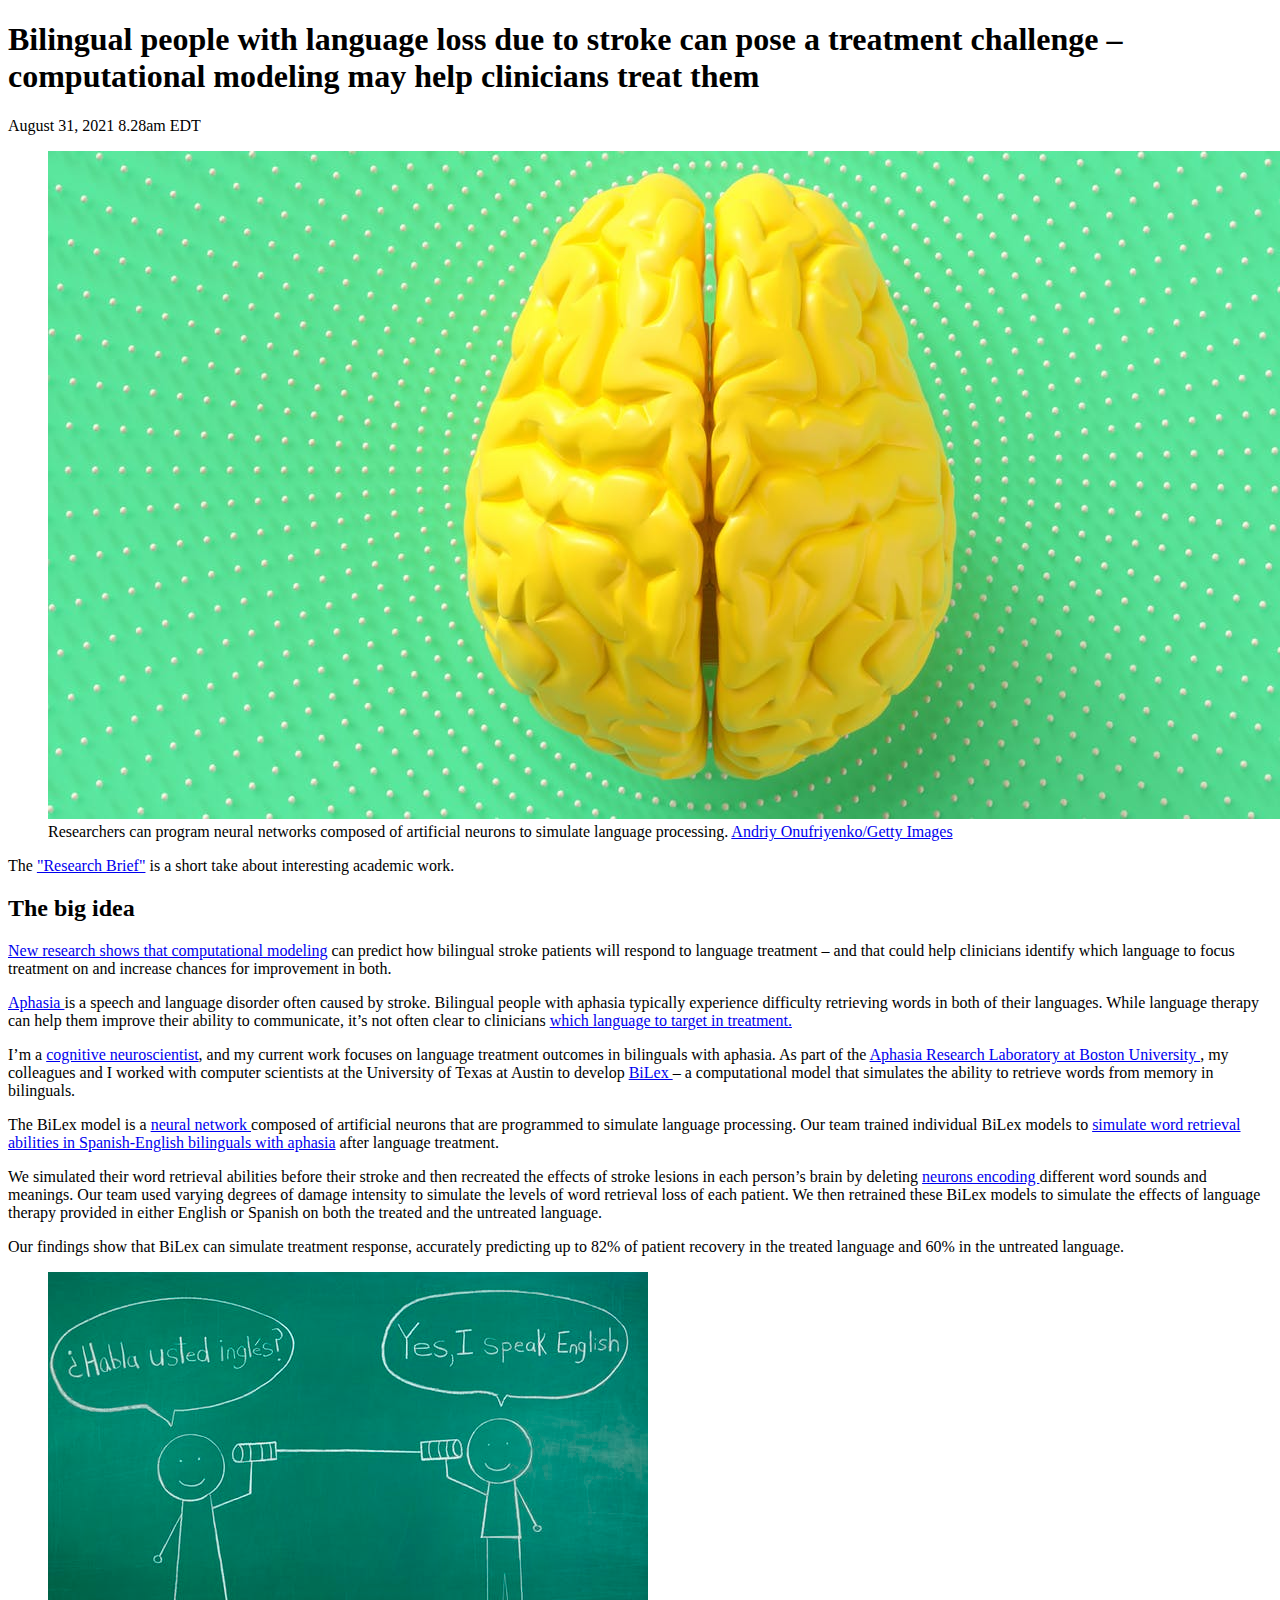
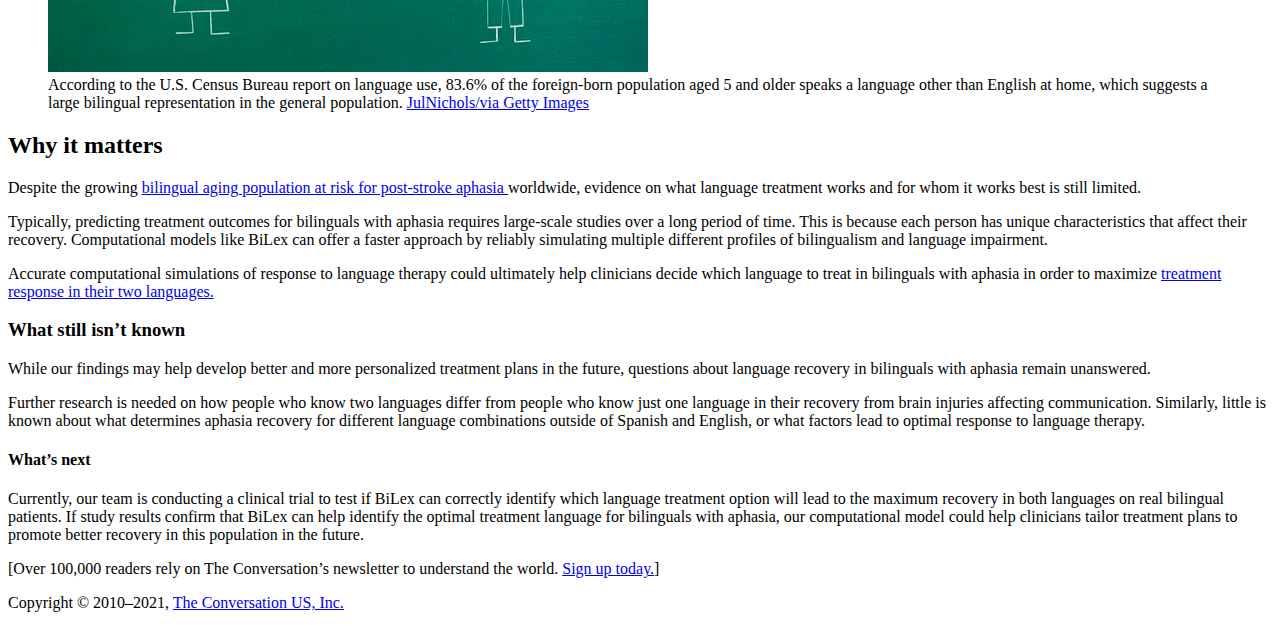
==== index.html @ ec56a28f "correction just the notice, not the newspaper web" ====
<!DOCTYPE html>
<html lang="en">

<head>
    <meta charset="UTF-8">
    <meta http-equiv="X-UA-Compatible" content="IE=edge">
    <meta name="viewport" content="width=device-width, initial-scale=1.0">
    <title>Bilingual people with language loss due to stroke can pose a treatment challenge – computational modeling may
        help clinicians treat them</title>
</head>

<body>
    <header>
        <div>
            <h1>Bilingual people with language loss due to stroke can pose a treatment challenge – computational
                modeling may help clinicians treat them</h1>
            August 31, 2021 8.28am EDT
            <figure>
                <img src="imagenes/file-20210810-21-9b77fs.jpg" alt=brain>
                <figcaption>Researchers can program neural networks composed of artificial neurons to simulate language
                    processing.
                    <a class="source"
                        href="https://www.gettyimages.com.mx/detail/foto/artificial-intelligence-brain-imagen-libre-de-derechos/1256860085?adppopup=true">Andriy
                        Onufriyenko/Getty Images</a>
                </figcaption>
            </figure>
        </div>
    </header>
    <section>
        <div>
            <p>The <a href=https://theconversation.com/us/topics/research-brief-83231>"Research Brief"</a> is a short
                take about interesting academic work.
            </p>
        </div>
    </section>
    <article>
        <div>
            <h2>The big idea</h2>
            <p>
                <a href=https://www.nature.com/articles/s41598-021-89443-6>New research shows that computational
                    modeling</a> can predict how bilingual stroke patients will respond to language treatment – and that
                could help clinicians identify which language to focus treatment on and increase chances for improvement
                in both.
            </p>
            <p>
                <a href=https://n.neurology.org/content/69/2/200>Aphasia </a>is a speech and language disorder often
                caused by stroke. Bilingual people with aphasia typically experience difficulty retrieving words in both
                of their languages. While language therapy can help them improve their ability to communicate, it’s not
                often clear to clinicians <a href=https://www.mdpi.com/2076-328X/10/9/144> which language to target in
                    treatment.</a>
            </p>
            <p>
                I’m a <a href=https://scholar.google.com/citations?user=mexG-2kAAAAJ&hl=en&oi=ao>cognitive
                    neuroscientist</a>, and my current work focuses on language treatment outcomes in bilinguals with
                aphasia. As part of the <a href=https://www.nature.com/articles/s41598-021-89443-6>Aphasia Research
                    Laboratory at Boston University </a>, my colleagues and I worked with computer scientists at the
                University of Texas at Austin to develop <a
                    href=https://www.nature.com/articles/s41598-021-89443-6> BiLex </a>– a <a>computational model</a>
                that simulates the ability to retrieve words from memory in bilinguals.
            </p>
            <p>
                The BiLex model is a <a
                    href=https://theconversation.com/what-is-a-neural-network-a-computer-scientist-explains-151897>neural
                    network </a> composed of artificial neurons that are programmed to simulate language processing. Our
                team trained individual BiLex models to <a
                    href=https://www.nature.com/articles/s41598-021-89443-6>simulate word retrieval abilities in
                    Spanish-English bilinguals with aphasia</a> after language treatment.
            </p>
            <p>
                We simulated their word retrieval abilities before their stroke and then recreated the effects of stroke
                lesions in each person’s brain by deleting <a
                    href=https://www.sciencedirect.com/science/article/pii/S030100821100147X?via%3Dihub>neurons encoding
                </a>different word sounds and meanings. Our team used varying degrees of damage intensity to simulate
                the levels of word retrieval loss of each patient. We then retrained these BiLex models to simulate the
                effects of language therapy provided in either English or Spanish on both the treated and the untreated
                language.
            </p>
            <p>
                Our findings show that BiLex can simulate treatment response, accurately predicting up to 82% of patient
                recovery in the treated language and 60% in the untreated language.
            </p>
        </div>
        <figure>
            <img src="imagenes/file-20210803-27-fbk3ii.jpg" alt="adrawingongreenboard.differentslanguages">
            <figcaption>
                According to the U.S. Census Bureau report on language use, 83.6% of the foreign-born population aged 5
                and older speaks a language other than English at home, which suggests a large bilingual representation
                in the general population. <a
                    href=https://www.gettyimages.com.mx/detail/foto/tin-can-phone-spanish-and-english-imagen-libre-de-derechos/157561203?adppopup=true>
                    JulNichols/via Getty Images</a>
            </figcaption>
        </figure>
        <div>
            <h2> Why it matters</h2>
            <p>
                Despite the growing <a
                    href=https://theconversation.com/bilingual-people-with-language-loss-due-to-stroke-can-pose-a-treatment-challenge-computational-modeling-may-help-clinicians-treat-them-164219>bilingual
                    aging population at risk for post-stroke aphasia </a>worldwide, evidence on what language treatment
                works and for whom it works best is still limited.
            </p>
            <p>
                Typically, predicting treatment outcomes for bilinguals with aphasia requires large-scale studies over a
                long period of time. This is because each person has unique characteristics that affect their recovery.
                Computational models like BiLex can offer a faster approach by reliably simulating multiple different
                profiles of bilingualism and language impairment.
            </p>
            <p>
                Accurate computational simulations of response to language therapy could ultimately help clinicians
                decide which language to treat in bilinguals with aphasia in order to maximize <a
                    href=https://pubs.asha.org/doi/10.1044/1058-0360%282013/12-0085%29>treatment response in their two
                    languages.</a>
            </p>
        </div>
        <div>
            <h3> What still isn’t known</h3>

            <p>
                While our findings may help develop better and more personalized treatment plans in the future,
                questions about language recovery in bilinguals with aphasia remain unanswered.
            </p>
            <p>
                Further research is needed on how people who know two languages differ from people who know just one
                language in their recovery from brain injuries affecting communication. Similarly, little is known about
                what determines aphasia recovery for different language combinations outside of Spanish and English, or
                what factors lead to optimal response to language therapy.
            </p>
        </div>
        <div>
            <h4>What’s next</h4>
            <p>
                Currently, our team is conducting a clinical trial to test if BiLex can correctly identify which
                language treatment option will lead to the maximum recovery in both languages on real bilingual
                patients. If study results confirm that BiLex can help identify the optimal treatment language for
                bilinguals with aphasia, our computational model could help clinicians tailor treatment plans to promote
                better recovery in this population in the future.
            </p>
        </div>
    </article>
    <footer>
        <p>
            [Over 100,000 readers rely on The Conversation’s newsletter to understand the world. <a
                href=https://theconversation.com/us/newsletters/the-daily-3?utm_source=TCUS&utm_medium=inline-link&utm_campaign=newsletter-text&utm_content=100Ksignup>Sign
                up today.</a>]
        </p>
         <p>
             Copyright © 2010–2021, <a href=https://theconversation.com/us/who-we-are>The Conversation US,
                        Inc.</a>
         </p>
    </footer>
</body>
</html>
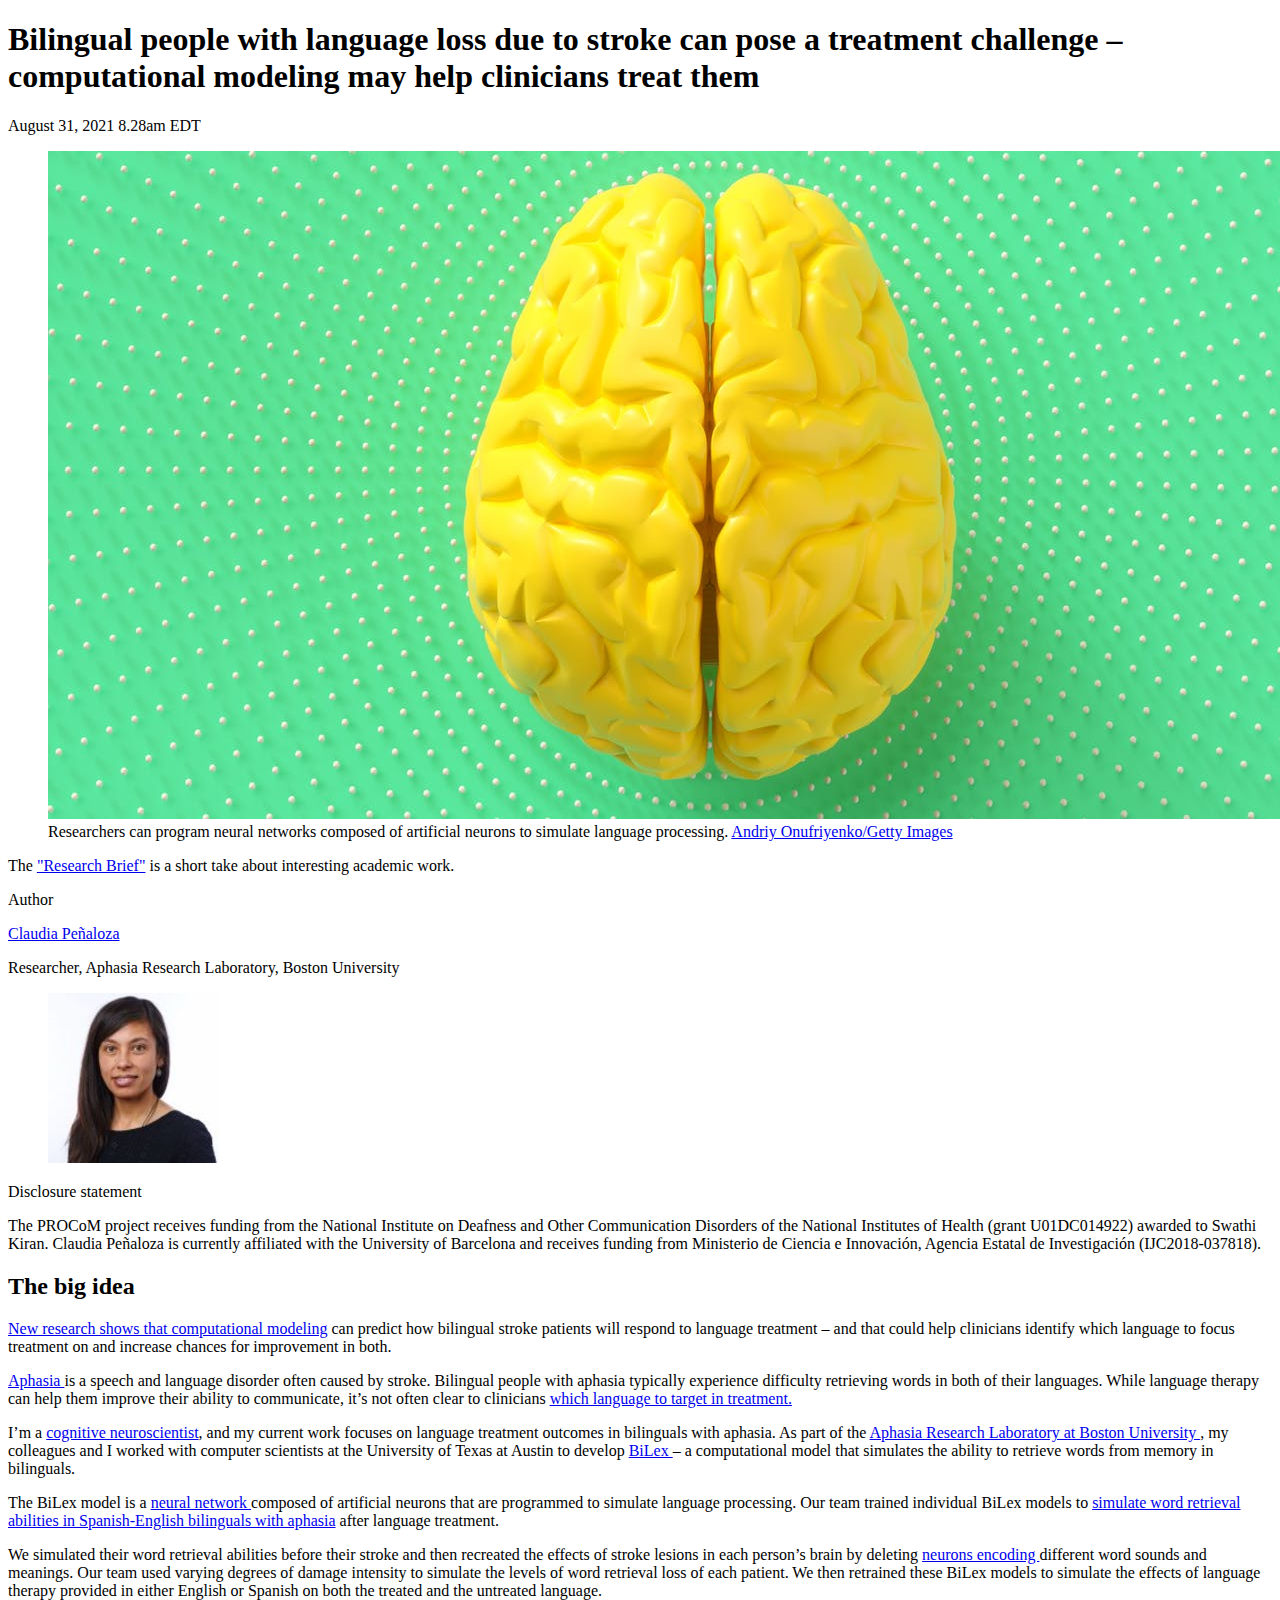
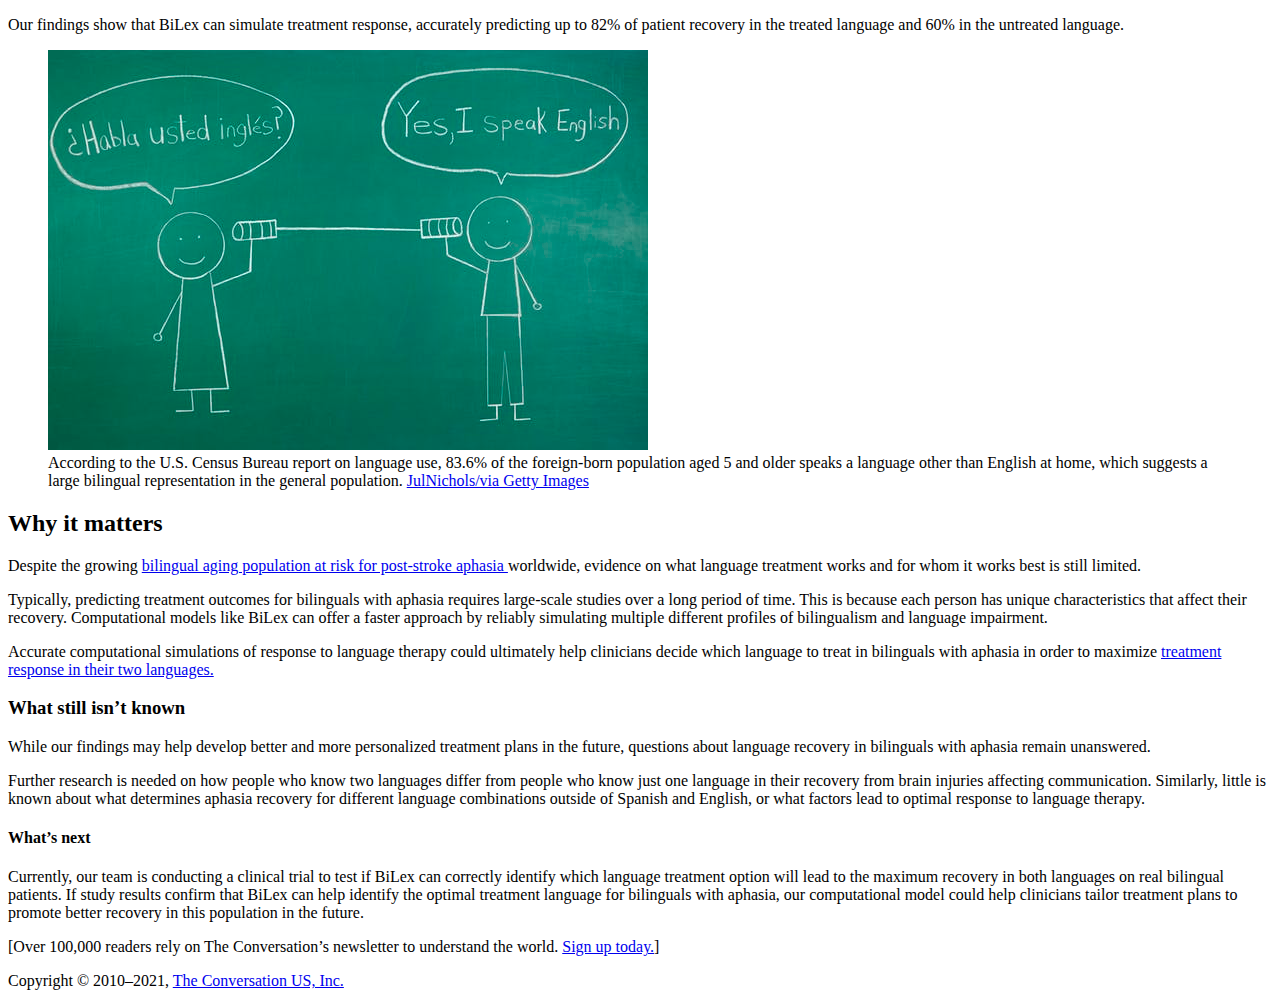
==== commit 5fb204f7: "include aside author" ====
--- a/index.html
+++ b/index.html
@@ -8,7 +8,6 @@
     <title>Bilingual people with language loss due to stroke can pose a treatment challenge – computational modeling may
         help clinicians treat them</title>
 </head>
-
 <body>
     <header>
         <div>
@@ -33,6 +32,22 @@
             </p>
         </div>
     </section>
+    <aside>
+       <p>Author</p> 
+       <a href="https://theconversation.com/profiles/claudia-penaloza-1248897">Claudia Peñaloza</a> 
+       <p>Researcher, Aphasia Research Laboratory, Boston University </p>
+       <figure>
+           <img src="imagenes/image-20210708-21-x8wir4.jpg" alt=photograph-author>
+       </figure>
+    </aside>
+    <aside>
+        <p> Disclosure statement </p>
+        <p>The PROCoM project receives funding from the National Institute on Deafness and Other Communication Disorders
+           of the National Institutes of Health (grant U01DC014922) awarded to Swathi Kiran. Claudia Peñaloza is currently
+           affiliated with the University of Barcelona and receives funding from Ministerio de Ciencia e Innovación, 
+           Agencia Estatal de Investigación (IJC2018-037818).
+        </p>
+    </aside>
     <article>
         <div>
             <h2>The big idea</h2>
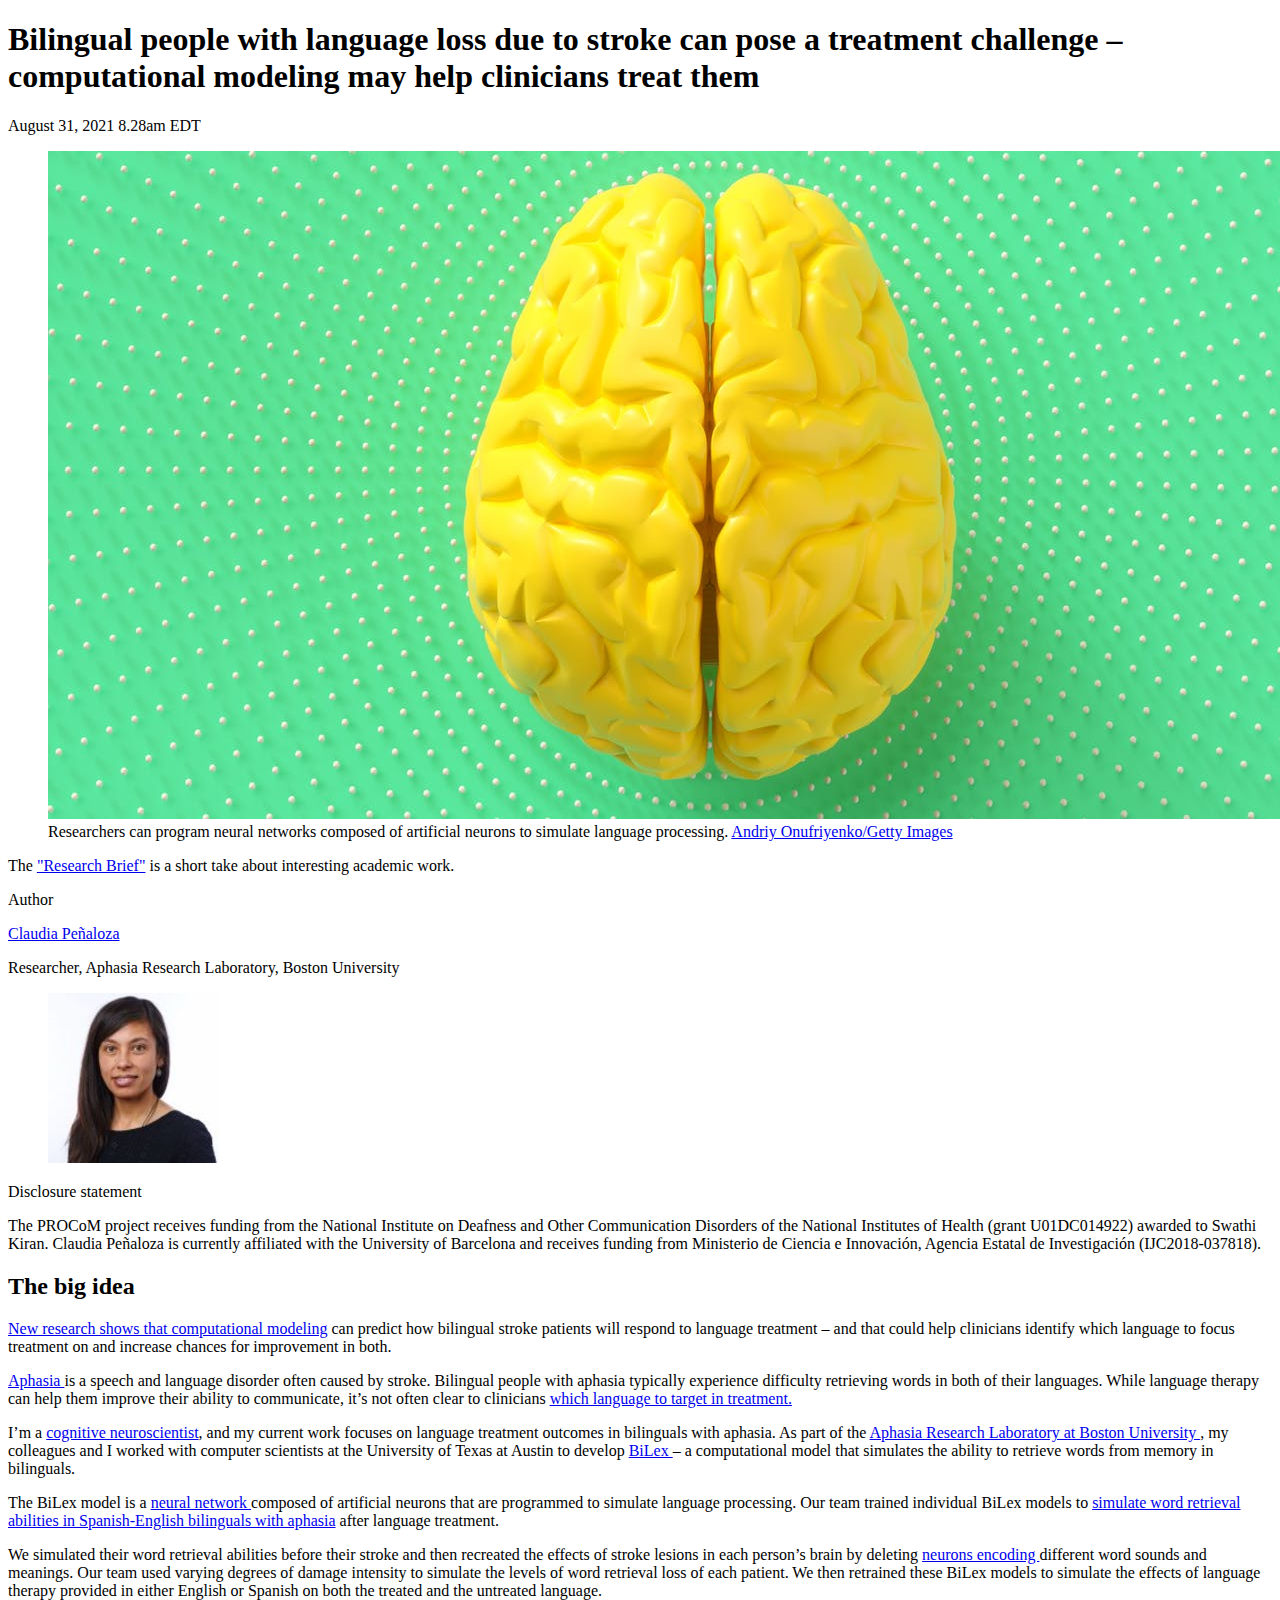
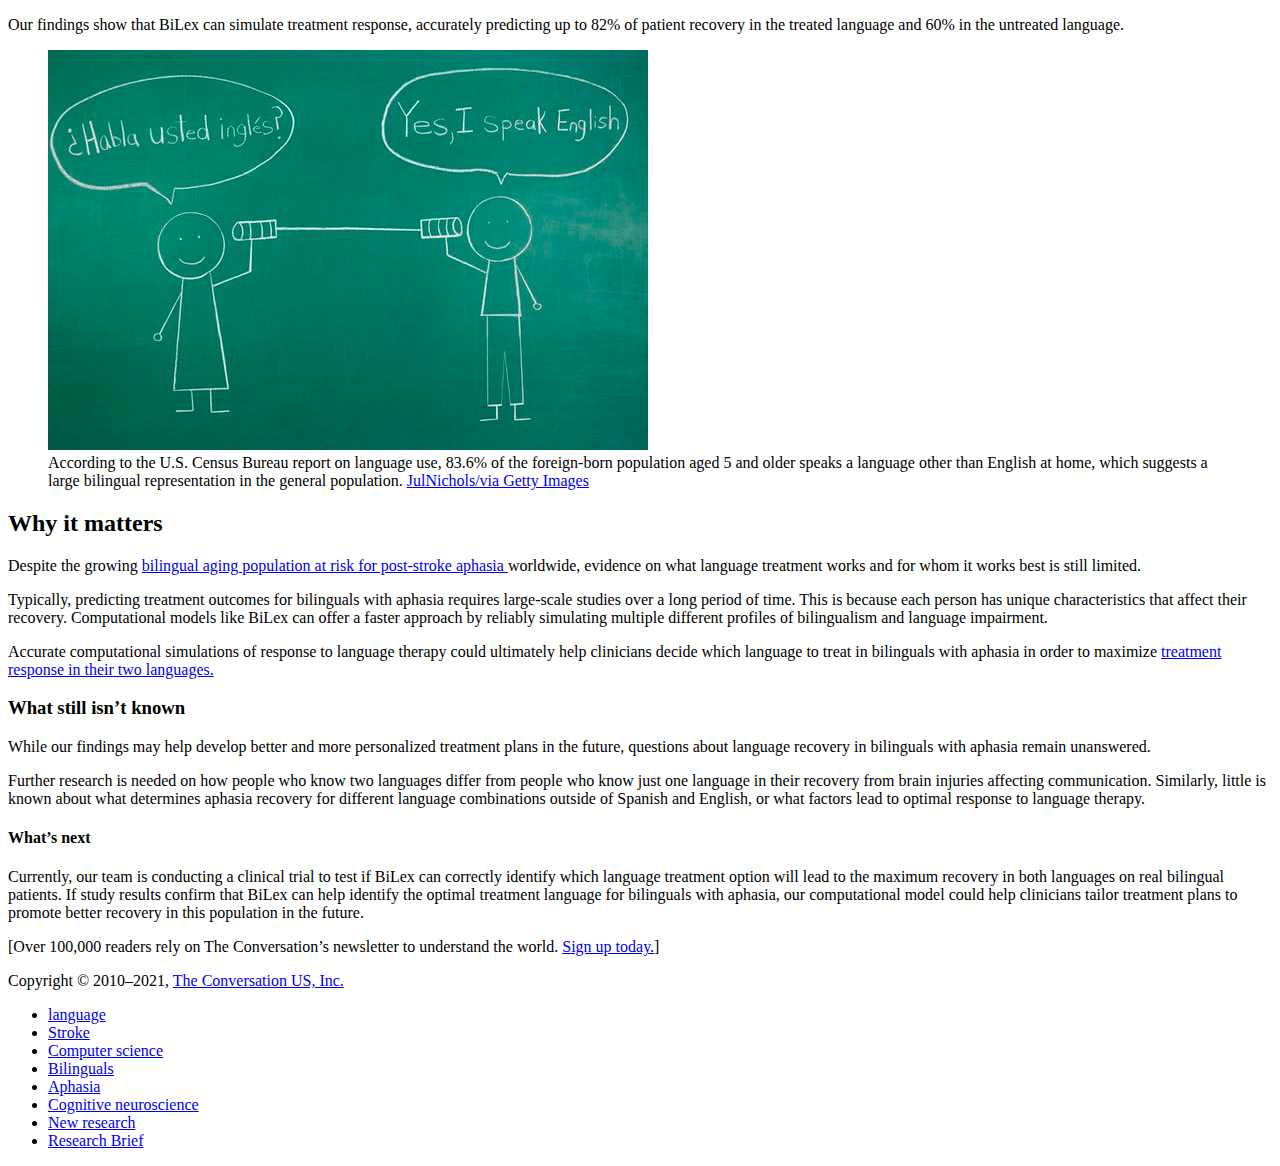
==== commit b5b4898c: "include aside of keywords" ====
--- a/index.html
+++ b/index.html
@@ -162,5 +162,20 @@
                         Inc.</a>
          </p>
     </footer>
+    <aside>
+        <div>
+            <ul>
+                <li><a href=https://theconversation.com/us/topics/language-197> language </a></li>
+                <li> <a href=https://theconversation.com/us/topics/stroke-891>Stroke </a></li>
+                <li><a href=https://theconversation.com/us/topics/computer-science-6612>Computer science</a></li>
+                <li><a href=https://theconversation.com/us/topics/bilinguals-19344> Bilinguals</a></li>
+                <li><a href=https://theconversation.com/us/topics/aphasia-22940>Aphasia </a></li>
+                <li><a href=https://theconversation.com/us/topics/cognitive-neuroscience-51190>Cognitive
+                        neuroscience</a></li>
+                <li> <a href=https://theconversation.com/us/topics/new-research-53456> New research</a></li>
+                <li><a href=https://theconversation.com/us/topics/research-brief-83231>Research Brief</a></li>
+            </ul>
+        </div>
+    </aside>
 </body>
 </html>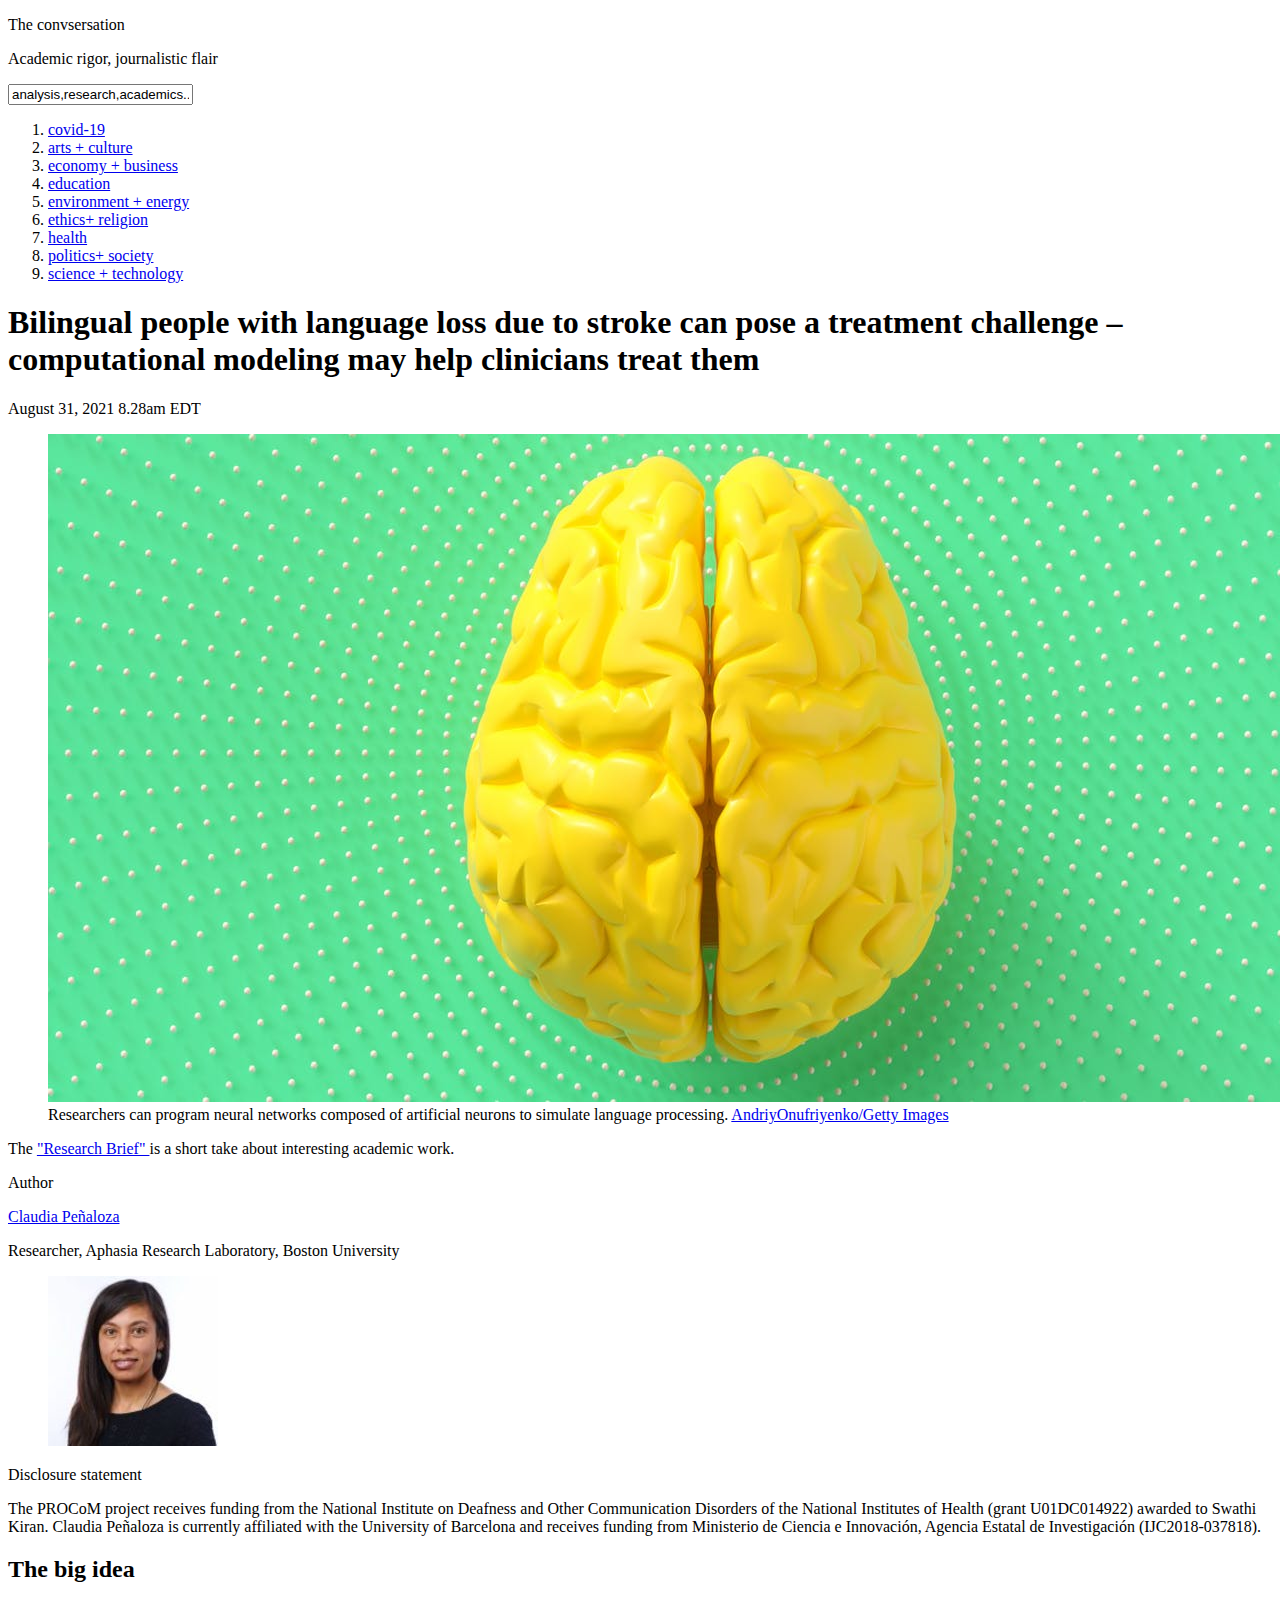
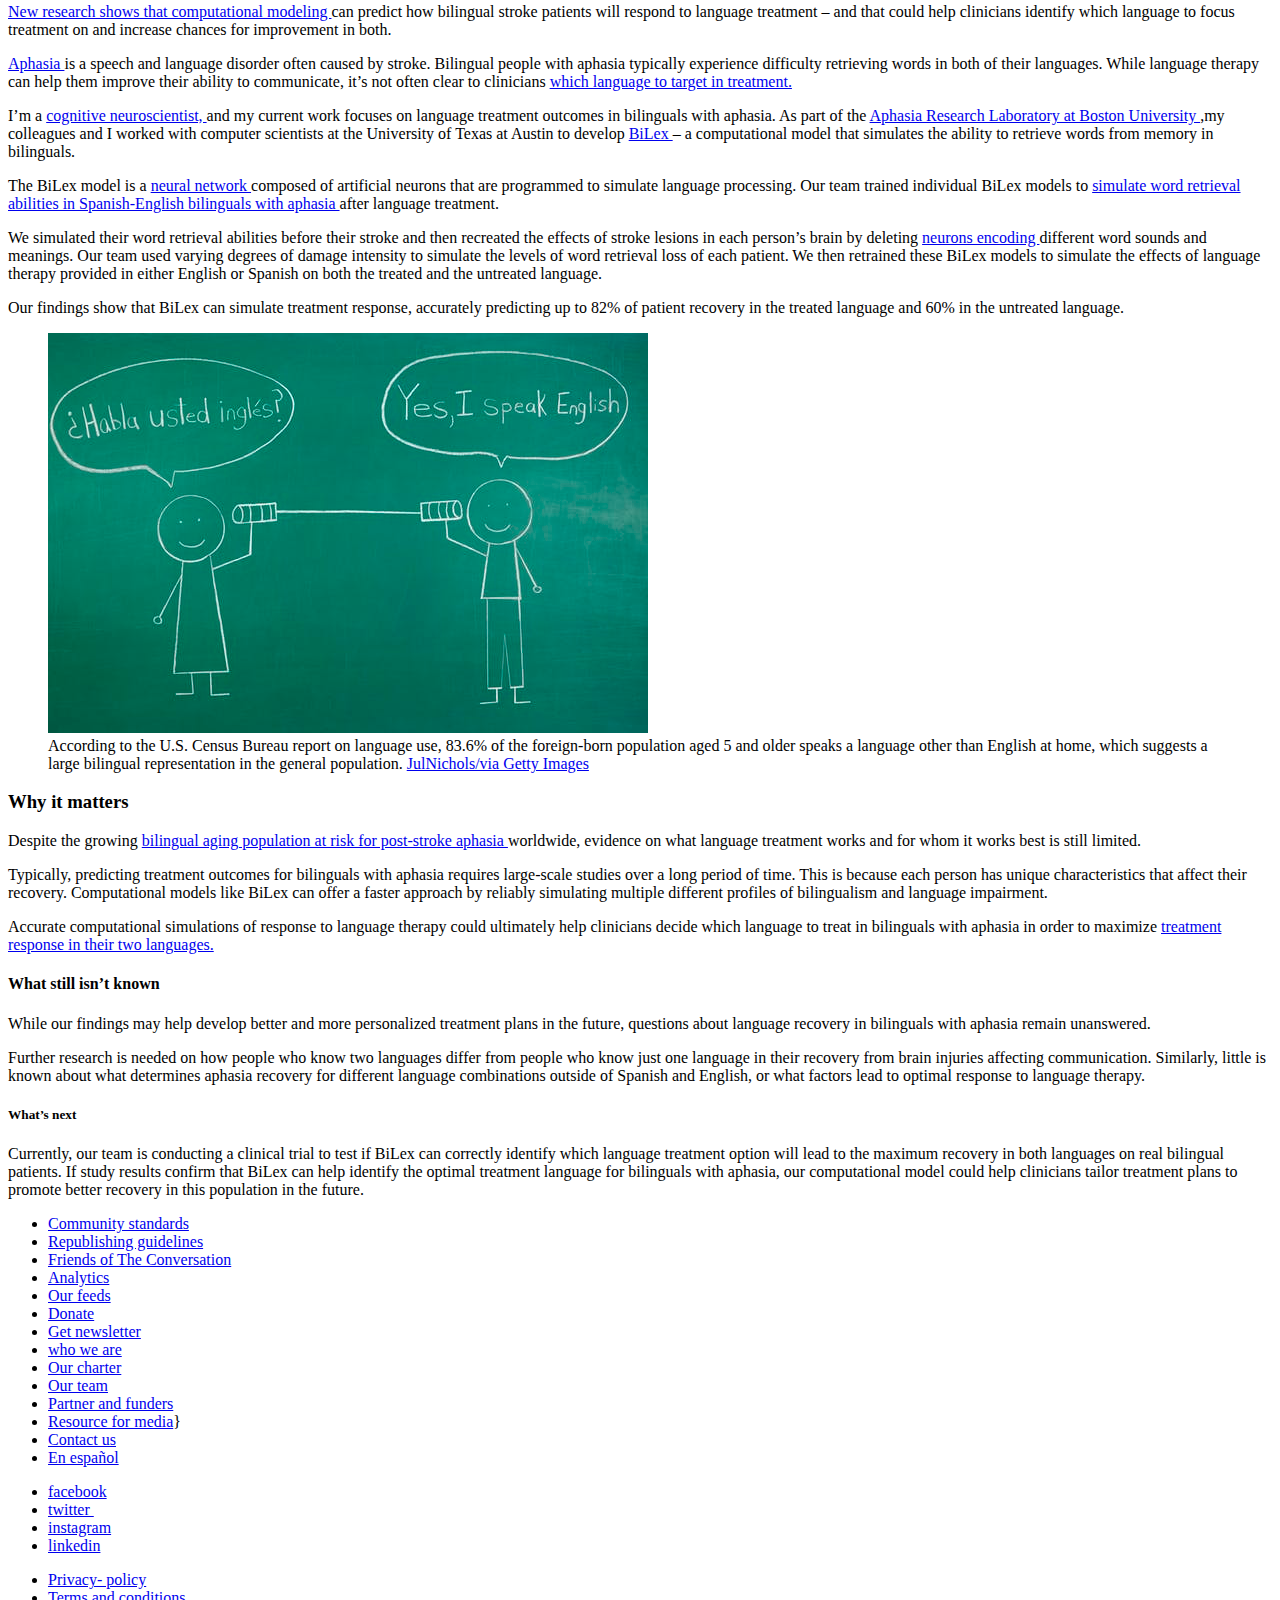
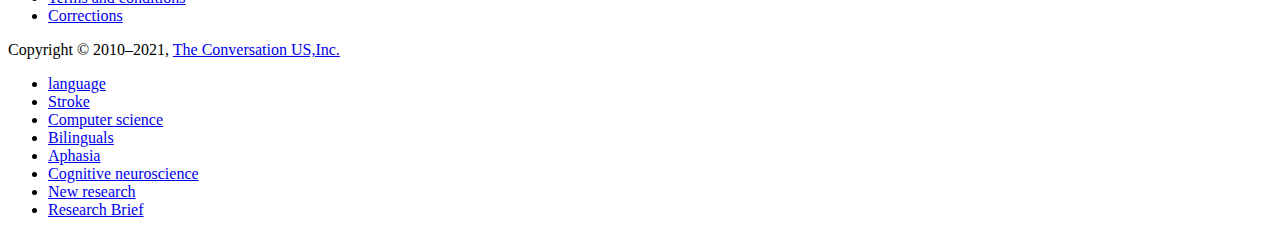
==== commit 4487b811: "final add and correct identation" ====
--- a/index.html
+++ b/index.html
@@ -6,176 +6,314 @@
     <meta http-equiv="X-UA-Compatible" content="IE=edge">
     <meta name="viewport" content="width=device-width, initial-scale=1.0">
     <title>Bilingual people with language loss due to stroke can pose a treatment challenge – computational modeling may
-        help clinicians treat them</title>
+        help clinicians treat them
+    </title>
 </head>
 <body>
-    <header>
-        <div>
-            <h1>Bilingual people with language loss due to stroke can pose a treatment challenge – computational
-                modeling may help clinicians treat them</h1>
-            August 31, 2021 8.28am EDT
-            <figure>
-                <img src="imagenes/file-20210810-21-9b77fs.jpg" alt=brain>
-                <figcaption>Researchers can program neural networks composed of artificial neurons to simulate language
+    <nav> <!-- about the digital journ-->
+        <p> The convsersation</p>
+        <p>Academic rigor, journalistic flair</p>
+        <form action="search" method="POST">
+         <input type="text" value=analysis,research,academics...>
+        </form>
+    </nav>
+    <nav>
+        <ol>
+            <li>
+                <a href="#">covid-19</a>
+            </li>
+            <li>
+                <a href="#">arts + culture</a> 
+            </li>
+            <li>
+                <a href="#">economy + business</a> 
+            </li>
+            <li>
+                <a href="#">education</a>
+            </li>
+            <li>
+                <a href="#">environment + energy</a>
+            </li>
+            <li>
+                <a href="#">ethics+ religion</a>
+            </li>
+            <li>
+                <a href="#">health</a>
+            </li>
+            <li>
+                <a href="#">politics+ society</a>
+            </li>
+            <li>
+                <a href="#">science + technology</a>
+            </li>
+        </ol>
+    </nav>
+    <header> 
+        <h1>
+            Bilingual people with language loss due to stroke can pose a treatment challenge – computational
+            modeling may help clinicians treat them
+        </h1>
+        <P> 
+           August 31, 2021 8.28am EDT
+        </P>
+        <figure>
+            <img src="imagenes/file-20210810-21-9b77fs.jpg" alt=brain>
+            <figcaption>
+                Researchers can program neural networks composed of artificial neurons to simulate language
                     processing.
-                    <a class="source"
-                        href="https://www.gettyimages.com.mx/detail/foto/artificial-intelligence-brain-imagen-libre-de-derechos/1256860085?adppopup=true">Andriy
-                        Onufriyenko/Getty Images</a>
-                </figcaption>
-            </figure>
-        </div>
+                <a class="source" href="https://www.gettyimages.com.mx/detail/foto/artificial-intelligence-brain-imagen
+                -libre-de-derechos/1256860085?adppopup=true">AndriyOnufriyenko/Getty Images
+                </a>
+            </figcaption>
+        </figure>
     </header>
     <section>
-        <div>
-            <p>The <a href=https://theconversation.com/us/topics/research-brief-83231>"Research Brief"</a> is a short
-                take about interesting academic work.
-            </p>
-        </div>
+        <p>The <a href=https://theconversation.com/us/topics/research-brief-83231>"Research Brief"
+               </a> is a short take about interesting academic work.
+        </p>
     </section>
-    <aside>
-       <p>Author</p> 
-       <a href="https://theconversation.com/profiles/claudia-penaloza-1248897">Claudia Peñaloza</a> 
-       <p>Researcher, Aphasia Research Laboratory, Boston University </p>
-       <figure>
-           <img src="imagenes/image-20210708-21-x8wir4.jpg" alt=photograph-author>
-       </figure>
+    <aside> <!-- about the author notice-->
+        <p>Author</p>
+        <a href="https://theconversation.com/profiles/claudia-penaloza-1248897">Claudia Peñaloza</a>
+        <p>
+            Researcher, Aphasia Research Laboratory, Boston University 
+        </p>
+        <figure>
+            <img src="imagenes/image-20210708-21-x8wir4.jpg" alt=photograph-author>
+        </figure>
     </aside>
     <aside>
         <p> Disclosure statement </p>
         <p>The PROCoM project receives funding from the National Institute on Deafness and Other Communication Disorders
-           of the National Institutes of Health (grant U01DC014922) awarded to Swathi Kiran. Claudia Peñaloza is currently
-           affiliated with the University of Barcelona and receives funding from Ministerio de Ciencia e Innovación, 
-           Agencia Estatal de Investigación (IJC2018-037818).
+            of the National Institutes of Health (grant U01DC014922) awarded to Swathi Kiran. Claudia Peñaloza is
+            currently
+            affiliated with the University of Barcelona and receives funding from Ministerio de Ciencia e Innovación,
+            Agencia Estatal de Investigación (IJC2018-037818).
         </p>
     </aside>
-    <article>
-        <div>
-            <h2>The big idea</h2>
-            <p>
-                <a href=https://www.nature.com/articles/s41598-021-89443-6>New research shows that computational
-                    modeling</a> can predict how bilingual stroke patients will respond to language treatment – and that
+    <article> <!--start article-->
+        <h2>
+            The big idea
+        </h2>
+        <p>
+            <a href=https://www.nature.com/articles/s41598-021-89443-6>New research shows that computational
+                    modeling
+            </a> can predict how bilingual stroke patients will respond to language treatment – and that
                 could help clinicians identify which language to focus treatment on and increase chances for improvement
                 in both.
-            </p>
-            <p>
-                <a href=https://n.neurology.org/content/69/2/200>Aphasia </a>is a speech and language disorder often
-                caused by stroke. Bilingual people with aphasia typically experience difficulty retrieving words in both
-                of their languages. While language therapy can help them improve their ability to communicate, it’s not
-                often clear to clinicians <a href=https://www.mdpi.com/2076-328X/10/9/144> which language to target in
-                    treatment.</a>
-            </p>
-            <p>
-                I’m a <a href=https://scholar.google.com/citations?user=mexG-2kAAAAJ&hl=en&oi=ao>cognitive
-                    neuroscientist</a>, and my current work focuses on language treatment outcomes in bilinguals with
-                aphasia. As part of the <a href=https://www.nature.com/articles/s41598-021-89443-6>Aphasia Research
-                    Laboratory at Boston University </a>, my colleagues and I worked with computer scientists at the
-                University of Texas at Austin to develop <a
-                    href=https://www.nature.com/articles/s41598-021-89443-6> BiLex </a>– a <a>computational model</a>
-                that simulates the ability to retrieve words from memory in bilinguals.
-            </p>
-            <p>
-                The BiLex model is a <a
-                    href=https://theconversation.com/what-is-a-neural-network-a-computer-scientist-explains-151897>neural
-                    network </a> composed of artificial neurons that are programmed to simulate language processing. Our
-                team trained individual BiLex models to <a
-                    href=https://www.nature.com/articles/s41598-021-89443-6>simulate word retrieval abilities in
-                    Spanish-English bilinguals with aphasia</a> after language treatment.
-            </p>
-            <p>
-                We simulated their word retrieval abilities before their stroke and then recreated the effects of stroke
-                lesions in each person’s brain by deleting <a
-                    href=https://www.sciencedirect.com/science/article/pii/S030100821100147X?via%3Dihub>neurons encoding
-                </a>different word sounds and meanings. Our team used varying degrees of damage intensity to simulate
-                the levels of word retrieval loss of each patient. We then retrained these BiLex models to simulate the
-                effects of language therapy provided in either English or Spanish on both the treated and the untreated
-                language.
-            </p>
-            <p>
-                Our findings show that BiLex can simulate treatment response, accurately predicting up to 82% of patient
-                recovery in the treated language and 60% in the untreated language.
-            </p>
-        </div>
+        </p>
+        <p>
+            <a href=https://n.neurology.org/content/69/2/200>Aphasia 
+            </a>is a speech and language disorder often caused by stroke. Bilingual people with aphasia typically experience
+             difficulty retrieving words in both of their languages. While language therapy can help them improve their 
+             ability to communicate, it’s not often clear to clinicians 
+            <a href=https://www.mdpi.com/2076-328X/10/9/144> which language to target in treatment.
+            </a>
+        </p>
+        <p>
+            I’m a
+            <a href=https://scholar.google.com/citations?user=mexG-2kAAAAJ&hl=en&oi=ao>cognitive neuroscientist,
+            </a>and my current work focuses on language treatment outcomes in bilinguals with aphasia. As part of the 
+            <a href=https://www.nature.com/articles/s41598-021-89443-6>Aphasia Research Laboratory at Boston University 
+            </a>,my colleagues and I worked with computer scientists at the University of Texas at Austin to develop 
+            <a href=https://www.nature.com/articles/s41598-021-89443-6> BiLex 
+            </a>– a 
+            <a>computational model
+            </a>that simulates the ability to retrieve words from memory in bilinguals.
+        </p>
+        <p>
+            The BiLex model is a 
+            <a href=https://theconversation.com/what-is-a-neural-network-a-computer-scientist-explains-151897>neural network 
+            </a> 
+            composed of artificial neurons that are programmed to simulate language processing. Our team trained individual 
+            BiLex models to 
+            <a href=https://www.nature.com/articles/s41598-021-89443-6> simulate word retrieval abilities in Spanish-English 
+            bilinguals with aphasia
+            </a> after language treatment.
+        </p>
+        <p>
+            We simulated their word retrieval abilities before their stroke and then recreated the effects of stroke
+            lesions in each person’s brain by deleting 
+            <a href=https://www.sciencedirect.com/science/article/pii/S030100821100147X?via%3Dihub>neurons encoding
+            </a>
+            different word sounds and meanings. Our team used varying degrees of damage intensity to simulate
+            the levels of word retrieval loss of each patient. We then retrained these BiLex models to simulate the
+            effects of language therapy provided in either English or Spanish on both the treated and the untreated
+            language.
+        </p>
+        <p>
+            Our findings show that BiLex can simulate treatment response, accurately predicting up to 82% of patient
+            recovery in the treated language and 60% in the untreated language.
+        </p>
         <figure>
             <img src="imagenes/file-20210803-27-fbk3ii.jpg" alt="adrawingongreenboard.differentslanguages">
             <figcaption>
                 According to the U.S. Census Bureau report on language use, 83.6% of the foreign-born population aged 5
                 and older speaks a language other than English at home, which suggests a large bilingual representation
-                in the general population. <a
-                    href=https://www.gettyimages.com.mx/detail/foto/tin-can-phone-spanish-and-english-imagen-libre-de-derechos/157561203?adppopup=true>
-                    JulNichols/via Getty Images</a>
+                in the general population. 
+            <a href=https://www.gettyimages.com.mx/detail/foto/tin-can-phone-spanish-and-english-imagen-libre-de-derechos/157561203?adppopup=true>
+                    JulNichols/via Getty Images
+            </a>
             </figcaption>
         </figure>
-        <div>
-            <h2> Why it matters</h2>
-            <p>
-                Despite the growing <a
-                    href=https://theconversation.com/bilingual-people-with-language-loss-due-to-stroke-can-pose-a-treatment-challenge-computational-modeling-may-help-clinicians-treat-them-164219>bilingual
-                    aging population at risk for post-stroke aphasia </a>worldwide, evidence on what language treatment
-                works and for whom it works best is still limited.
-            </p>
-            <p>
-                Typically, predicting treatment outcomes for bilinguals with aphasia requires large-scale studies over a
-                long period of time. This is because each person has unique characteristics that affect their recovery.
-                Computational models like BiLex can offer a faster approach by reliably simulating multiple different
-                profiles of bilingualism and language impairment.
-            </p>
-            <p>
-                Accurate computational simulations of response to language therapy could ultimately help clinicians
-                decide which language to treat in bilinguals with aphasia in order to maximize <a
-                    href=https://pubs.asha.org/doi/10.1044/1058-0360%282013/12-0085%29>treatment response in their two
-                    languages.</a>
-            </p>
-        </div>
-        <div>
-            <h3> What still isn’t known</h3>
-
-            <p>
-                While our findings may help develop better and more personalized treatment plans in the future,
-                questions about language recovery in bilinguals with aphasia remain unanswered.
-            </p>
-            <p>
-                Further research is needed on how people who know two languages differ from people who know just one
-                language in their recovery from brain injuries affecting communication. Similarly, little is known about
-                what determines aphasia recovery for different language combinations outside of Spanish and English, or
-                what factors lead to optimal response to language therapy.
-            </p>
-        </div>
-        <div>
-            <h4>What’s next</h4>
-            <p>
-                Currently, our team is conducting a clinical trial to test if BiLex can correctly identify which
-                language treatment option will lead to the maximum recovery in both languages on real bilingual
-                patients. If study results confirm that BiLex can help identify the optimal treatment language for
-                bilinguals with aphasia, our computational model could help clinicians tailor treatment plans to promote
-                better recovery in this population in the future.
-            </p>
-        </div>
-    </article>
+        <h3>
+             Why it matters
+        </h3>
+        <p>
+            Despite the growing 
+            <a href=https://theconversation.com/bilingual-people-with-language-loss-due-to-stroke-can-pose-a-treatment-challenge-computational-modeling-may-help-clinicians-treat-them-164219>bilingual
+            aging population at risk for post-stroke aphasia 
+            </a>
+            worldwide, evidence on what language treatment works and for whom it works best is still limited.
+        </p>
+        <p>
+            Typically, predicting treatment outcomes for bilinguals with aphasia requires large-scale studies over a
+            long period of time. This is because each person has unique characteristics that affect their recovery.
+            Computational models like BiLex can offer a faster approach by reliably simulating multiple different
+            profiles of bilingualism and language impairment.
+        </p>
+        <p>
+            Accurate computational simulations of response to language therapy could ultimately help clinicians
+            decide which language to treat in bilinguals with aphasia in order to maximize 
+            <a href=https://pubs.asha.org/doi/10.1044/1058-0360%282013/12-0085%29>treatment response in their two
+                    languages.
+            </a>
+        </p>
+        <h4>
+             What still isn’t known
+        </h4>
+        <p>
+            While our findings may help develop better and more personalized treatment plans in the future,
+            questions about language recovery in bilinguals with aphasia remain unanswered.
+        </p>
+        <p>
+            Further research is needed on how people who know two languages differ from people who know just one
+            language in their recovery from brain injuries affecting communication. Similarly, little is known about
+            what determines aphasia recovery for different language combinations outside of Spanish and English, or
+            what factors lead to optimal response to language therapy.
+        </p>
+        <h5>
+            What’s next
+        </h5>
+        <p>
+            Currently, our team is conducting a clinical trial to test if BiLex can correctly identify which
+            language treatment option will lead to the maximum recovery in both languages on real bilingual
+            patients. If study results confirm that BiLex can help identify the optimal treatment language for
+            bilinguals with aphasia, our computational model could help clinicians tailor treatment plans to promote
+            better recovery in this population in the future.
+        </p>
+    </article> <!--end article-->
     <footer>
-        <p>
-            [Over 100,000 readers rely on The Conversation’s newsletter to understand the world. <a
-                href=https://theconversation.com/us/newsletters/the-daily-3?utm_source=TCUS&utm_medium=inline-link&utm_campaign=newsletter-text&utm_content=100Ksignup>Sign
-                up today.</a>]
-        </p>
-         <p>
-             Copyright © 2010–2021, <a href=https://theconversation.com/us/who-we-are>The Conversation US,
-                        Inc.</a>
-         </p>
+       <div>
+            <ul>
+                <li>
+                    <a href=https://theconversation.com/us/community-standards> Community standards </a>
+                </li>
+                <li> 
+                    <a href=https://theconversation.com/us/republishing-guidelines>Republishing guidelines </a>
+                </li>
+                <li>
+                    <a href=https://theconversation.com/us/friends>Friends of The Conversation</a>
+                </li>
+                <li>
+                    <a href=https://analytics.theconversation.com/us>Analytics</a>
+                </li>
+                <li>
+                    <a href=https://theconversation.com/us/feeds>Our feeds </a>
+                </li>
+                <li>
+                    <a href=https://donate.theconversation.com/us?utm_source=theconversation.com&utm_medium=website&utm_campaign=footer> Donate</a>
+                </li>
+                <li>
+                    <a href=https://theconversation.com/us/newsletters/the-daily-3?utm_campaign=System&utm_content=newsletter&utm_medium=Footer&utm_source=theconversation.com>Get
+                     newsletter</a>
+                </li>
+                <li>
+                    <a href=https://theconversation.com/us/who-we-are> who we are</a>
+                </li>
+                <li>
+                    <a href=https://theconversation.com/us/charter>Our charter</a>
+                </li>
+                <li>
+                    <a href=https://theconversation.com/us/team>Our team</a>
+                </li>
+                <li>
+                    <a href=https://theconversation.com/us/partners> Partner and funders</a>
+                </li>
+                <li>
+                    <a href=https://theconversation.com/us/resources-for-media> Resource for media</a>}
+                </li>
+                <li>
+                    <a href=https://theconversation.com/us/contact-us> Contact us</a>
+                </li>
+                <li>
+                    <a href=https://theconversation.com/us/espanol> En español</a>
+                </li>
+            </ul>
+       </div>
     </footer>
-    <aside>
-        <div>
-            <ul>
-                <li><a href=https://theconversation.com/us/topics/language-197> language </a></li>
-                <li> <a href=https://theconversation.com/us/topics/stroke-891>Stroke </a></li>
-                <li><a href=https://theconversation.com/us/topics/computer-science-6612>Computer science</a></li>
-                <li><a href=https://theconversation.com/us/topics/bilinguals-19344> Bilinguals</a></li>
-                <li><a href=https://theconversation.com/us/topics/aphasia-22940>Aphasia </a></li>
-                <li><a href=https://theconversation.com/us/topics/cognitive-neuroscience-51190>Cognitive
-                        neuroscience</a></li>
-                <li> <a href=https://theconversation.com/us/topics/new-research-53456> New research</a></li>
-                <li><a href=https://theconversation.com/us/topics/research-brief-83231>Research Brief</a></li>
-            </ul>
-        </div>
+    <aside> <!-- social media links-->
+         <ul>
+            <li>
+                <a href="https://facebook.com/theConversationUS"> facebook&#8203;</a>
+            </li>
+            <lI>
+                <a href="https://twitter.com/ConversationUS"> twitter &#8203;</a>
+            </li>
+            <li>
+                <a href="https://www.instagram.com/theconversationdotcom"> instagram&#8203;</a>
+            </li>
+            <li>
+                <a href="https://www.linkedin.com/company/conversationus">linkedin&#8203;</a>
+            </li>
+        </ul>
+    </aside>
+    <footer>
+        <ul>
+            <li> 
+                <a href=https://theconversation.com/us/privacy-policy> Privacy- policy</a>
+            </li>
+            <li>
+                <a href=https://theconversation.com/us/terms-and-conditions> Terms and conditions</a>
+            </li>
+            <li>
+                <a href=https://theconversation.com/us/corrections>Corrections</a>
+            </li>
+        </ul>
+        <p>
+            Copyright © 2010–2021, 
+            <a href=https://theconversation.com/us/who-we-are>The Conversation US,Inc.</a>
+        </p>
+    </footer>
+    <aside> <!--key words links-->
+      <div>
+        <ul>
+            <li>
+                <a href=https://theconversation.com/us/topics/language-197> language </a>
+            </li>
+            <li> 
+                <a href=https://theconversation.com/us/topics/stroke-891>Stroke </a>
+            </li>
+            <li>
+                <a href=https://theconversation.com/us/topics/computer-science-6612>Computer science</a>
+            </li>
+            <li>
+                <a href=https://theconversation.com/us/topics/bilinguals-19344> Bilinguals</a>
+            </li>
+            <li>
+                <a href=https://theconversation.com/us/topics/aphasia-22940>Aphasia </a>
+            </li>
+            <li>
+                <a href=https://theconversation.com/us/topics/cognitive-neuroscience-51190>Cognitive neuroscience</a>
+            </li>
+            <li> 
+                <a href=https://theconversation.com/us/topics/new-research-53456> New research</a>
+            </li>
+            <li>
+                <a href=https://theconversation.com/us/topics/research-brief-83231>Research Brief</a>
+            </li>
+        </ul>
+       </div>
     </aside>
 </body>
 </html>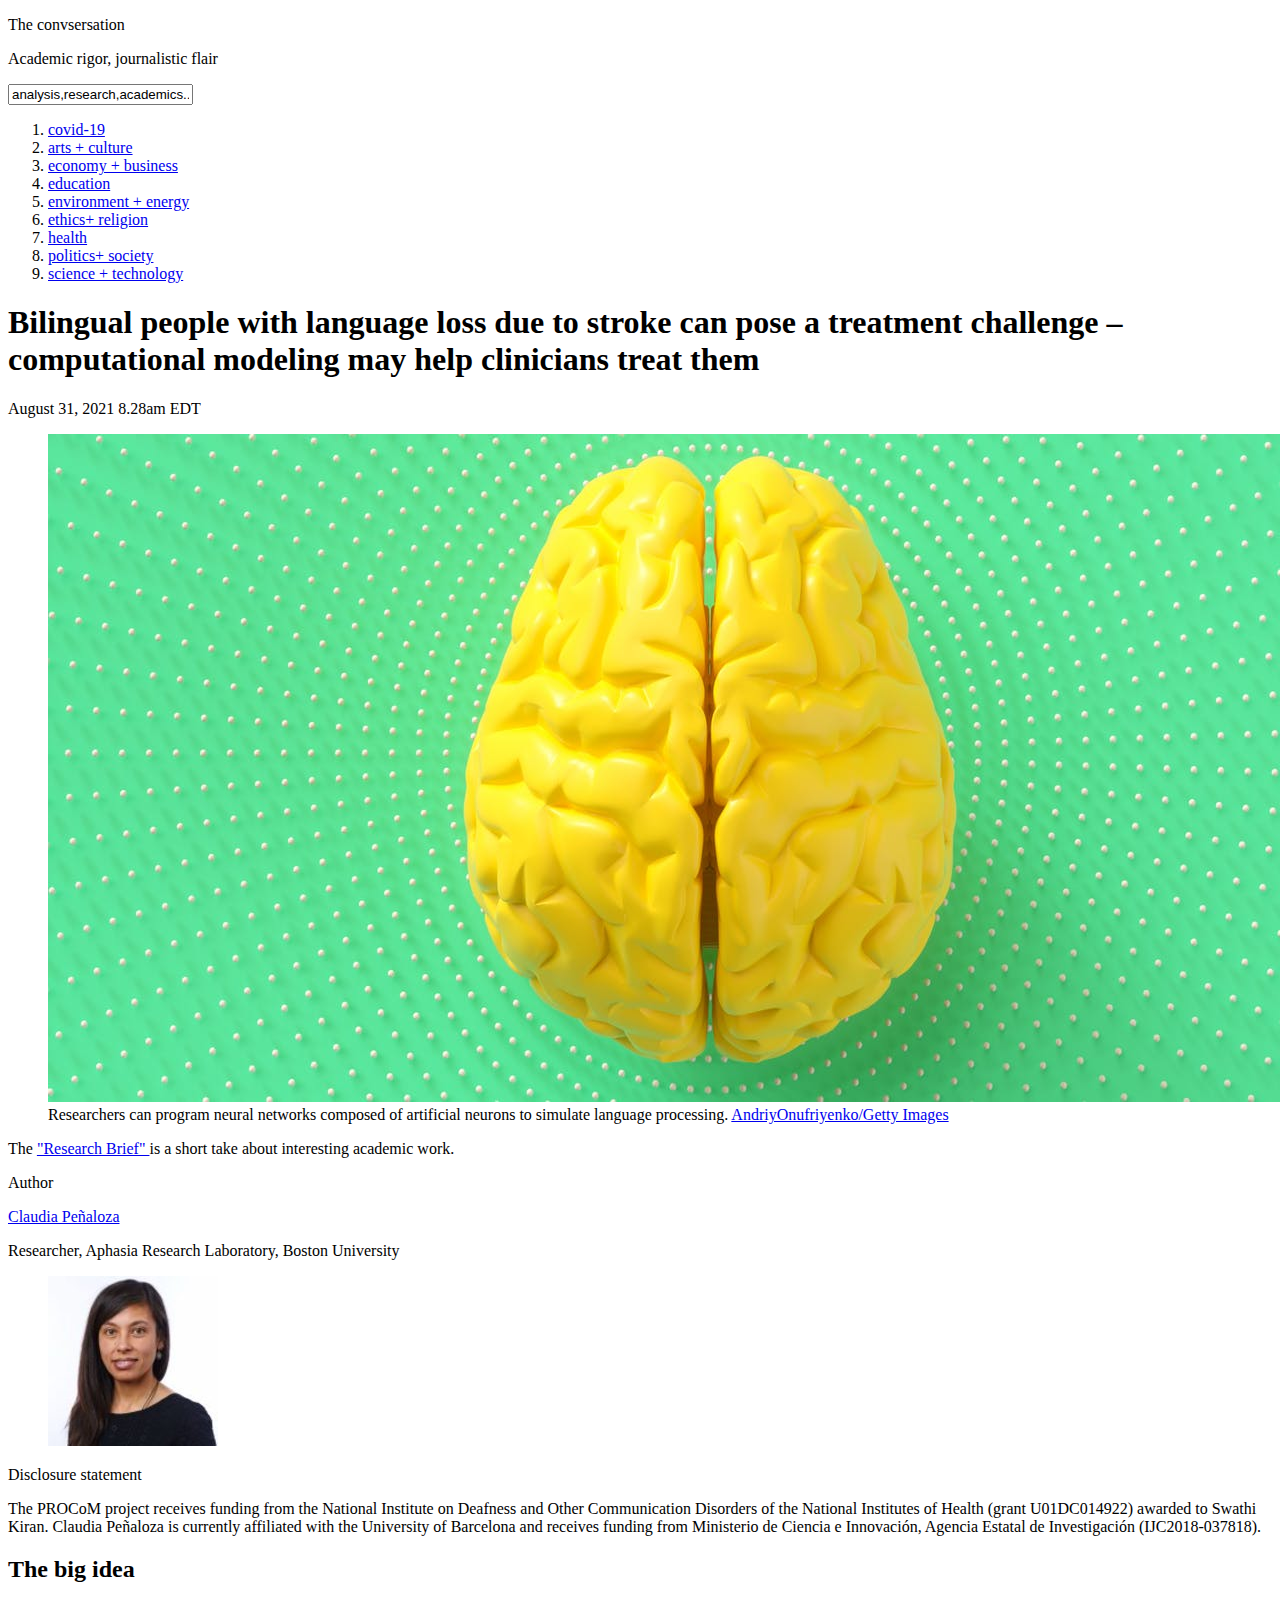
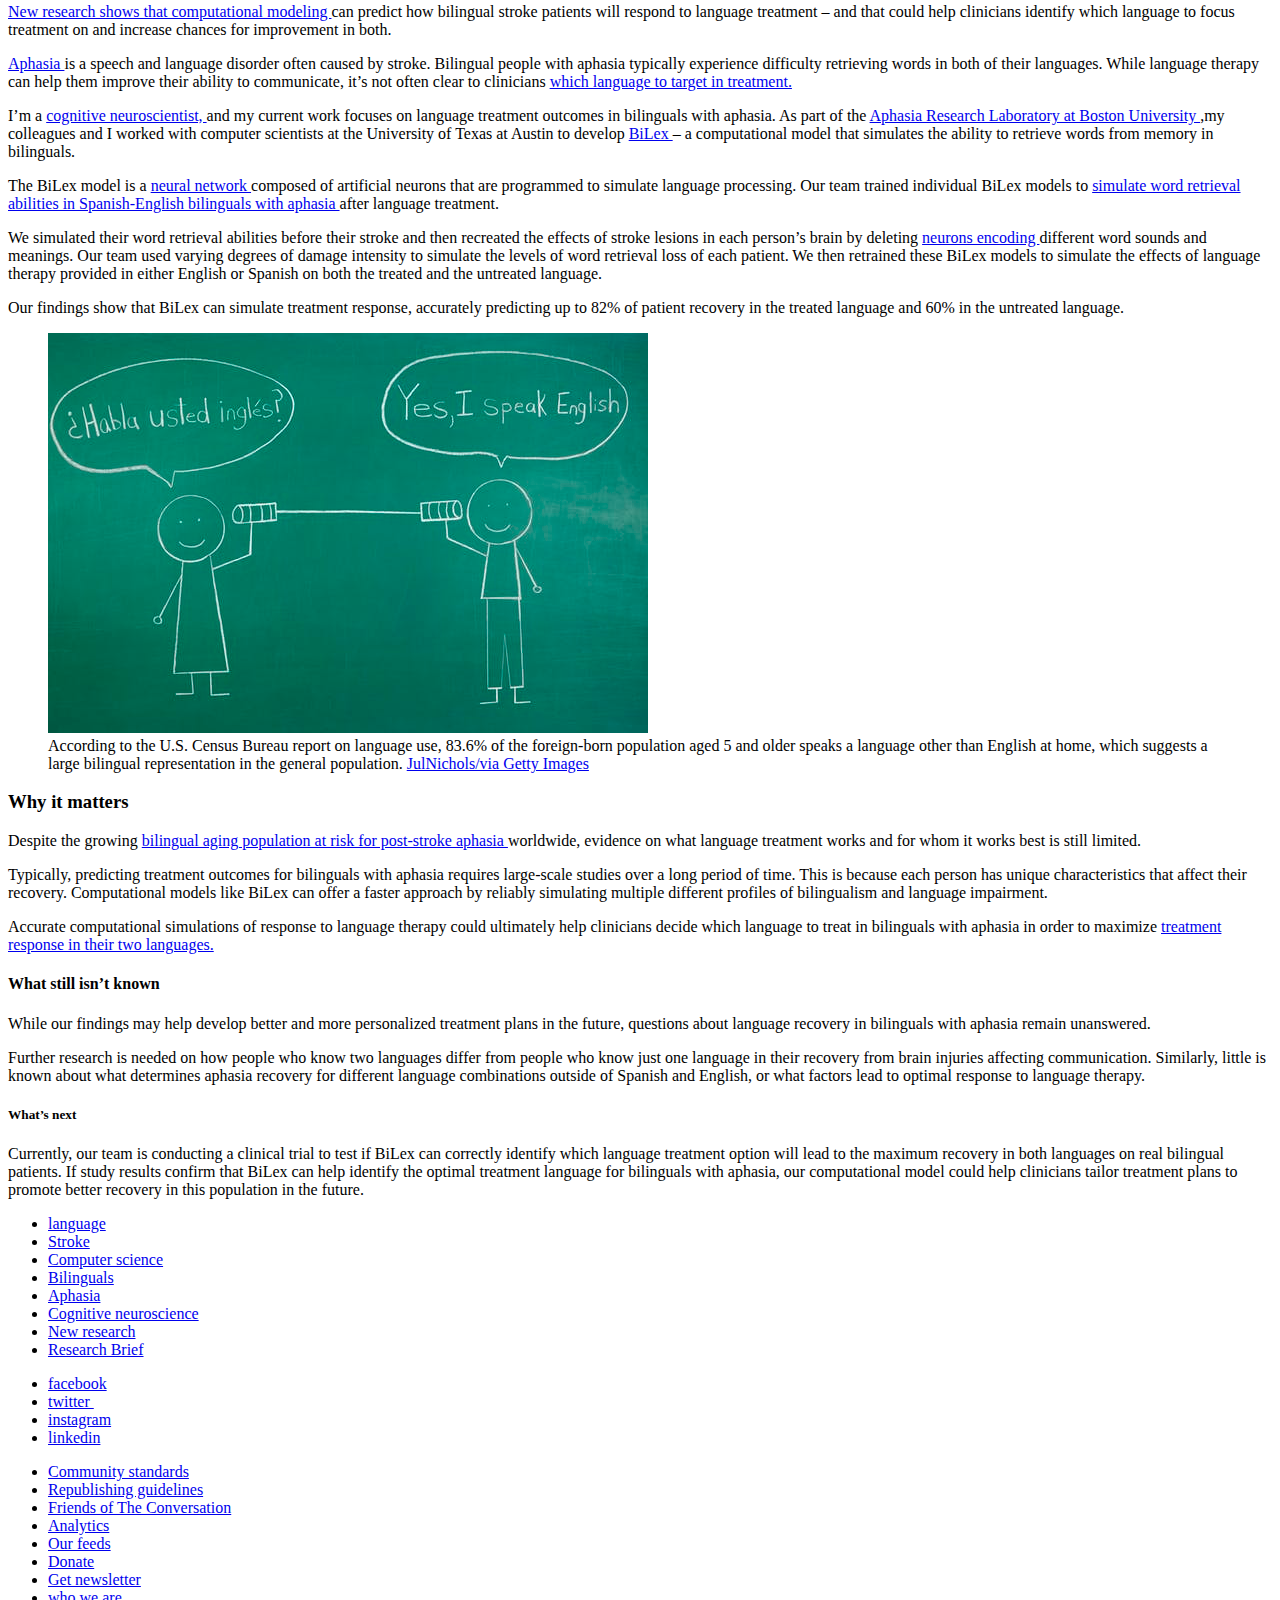
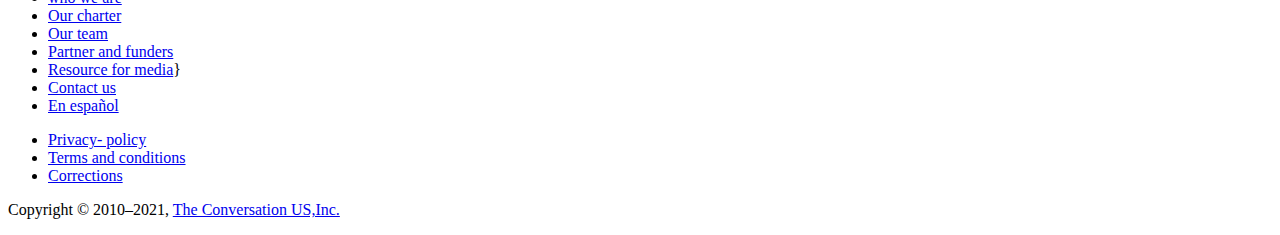
==== commit 43315369: "add plus information about web notice" ====
--- a/index.html
+++ b/index.html
@@ -53,9 +53,9 @@
             Bilingual people with language loss due to stroke can pose a treatment challenge – computational
             modeling may help clinicians treat them
         </h1>
-        <P> 
+        <p> 
            August 31, 2021 8.28am EDT
-        </P>
+        </p>
         <figure>
             <img src="imagenes/file-20210810-21-9b77fs.jpg" alt=brain>
             <figcaption>
@@ -72,7 +72,7 @@
                </a> is a short take about interesting academic work.
         </p>
     </section>
-    <aside> <!-- about the author notice-->
+    <aside> <!-- about the notice's author-->
         <p>Author</p>
         <a href="https://theconversation.com/profiles/claudia-penaloza-1248897">Claudia Peñaloza</a>
         <p>
@@ -161,8 +161,8 @@
         </h3>
         <p>
             Despite the growing 
-            <a href=https://theconversation.com/bilingual-people-with-language-loss-due-to-stroke-can-pose-a-treatment-challenge-computational-modeling-may-help-clinicians-treat-them-164219>bilingual
-            aging population at risk for post-stroke aphasia 
+            <a href=https://theconversation.com/bilingual-people-with-language-loss-due-to-stroke-can-pose-a-treatment-challenge-computational-modeling-may-help-clinicians-treat-them-164219>
+                bilingual aging population at risk for post-stroke aphasia 
             </a>
             worldwide, evidence on what language treatment works and for whom it works best is still limited.
         </p>
@@ -203,117 +203,117 @@
             better recovery in this population in the future.
         </p>
     </article> <!--end article-->
-    <footer>
-       <div>
-            <ul>
-                <li>
-                    <a href=https://theconversation.com/us/community-standards> Community standards </a>
-                </li>
-                <li> 
-                    <a href=https://theconversation.com/us/republishing-guidelines>Republishing guidelines </a>
-                </li>
-                <li>
-                    <a href=https://theconversation.com/us/friends>Friends of The Conversation</a>
-                </li>
-                <li>
-                    <a href=https://analytics.theconversation.com/us>Analytics</a>
-                </li>
-                <li>
-                    <a href=https://theconversation.com/us/feeds>Our feeds </a>
-                </li>
-                <li>
-                    <a href=https://donate.theconversation.com/us?utm_source=theconversation.com&utm_medium=website&utm_campaign=footer> Donate</a>
-                </li>
-                <li>
-                    <a href=https://theconversation.com/us/newsletters/the-daily-3?utm_campaign=System&utm_content=newsletter&utm_medium=Footer&utm_source=theconversation.com>Get
-                     newsletter</a>
-                </li>
-                <li>
-                    <a href=https://theconversation.com/us/who-we-are> who we are</a>
-                </li>
-                <li>
-                    <a href=https://theconversation.com/us/charter>Our charter</a>
-                </li>
-                <li>
-                    <a href=https://theconversation.com/us/team>Our team</a>
-                </li>
-                <li>
-                    <a href=https://theconversation.com/us/partners> Partner and funders</a>
-                </li>
-                <li>
-                    <a href=https://theconversation.com/us/resources-for-media> Resource for media</a>}
-                </li>
-                <li>
-                    <a href=https://theconversation.com/us/contact-us> Contact us</a>
-                </li>
-                <li>
-                    <a href=https://theconversation.com/us/espanol> En español</a>
-                </li>
-            </ul>
+    <footer>     <!--notice's footer : key words links-->
+        <div>
+        <ul>
+            <li>
+                <a href=https://theconversation.com/us/topics/language-197> language </a>
+            </li>
+            <li> 
+                <a href=https://theconversation.com/us/topics/stroke-891>Stroke </a>
+            </li>
+            <li>
+                <a href=https://theconversation.com/us/topics/computer-science-6612>Computer science</a>
+            </li>
+            <li>
+                <a href=https://theconversation.com/us/topics/bilinguals-19344> Bilinguals</a>
+            </li>
+            <li>
+                <a href=https://theconversation.com/us/topics/aphasia-22940>Aphasia </a>
+            </li>
+            <li>
+                <a href=https://theconversation.com/us/topics/cognitive-neuroscience-51190>Cognitive neuroscience</a>
+            </li>
+            <li> 
+                <a href=https://theconversation.com/us/topics/new-research-53456> New research</a>
+            </li>
+            <li>
+                <a href=https://theconversation.com/us/topics/research-brief-83231>Research Brief</a>
+            </li>
+        </ul>
        </div>
     </footer>
     <aside> <!-- social media links-->
-         <ul>
-            <li>
-                <a href="https://facebook.com/theConversationUS"> facebook&#8203;</a>
-            </li>
-            <lI>
-                <a href="https://twitter.com/ConversationUS"> twitter &#8203;</a>
-            </li>
-            <li>
-                <a href="https://www.instagram.com/theconversationdotcom"> instagram&#8203;</a>
-            </li>
-            <li>
-                <a href="https://www.linkedin.com/company/conversationus">linkedin&#8203;</a>
-            </li>
-        </ul>
+        <ul>
+           <li>
+               <a href="https://facebook.com/theConversationUS"> facebook&#8203;</a>
+           </li>
+           <lI>
+               <a href="https://twitter.com/ConversationUS"> twitter &#8203;</a>
+           </li>
+           <li>
+               <a href="https://www.instagram.com/theconversationdotcom"> instagram&#8203;</a>
+           </li>
+           <li>
+               <a href="https://www.linkedin.com/company/conversationus">linkedin&#8203;</a>
+           </li>
+       </ul>
     </aside>
-    <footer>
-        <ul>
-            <li> 
-                <a href=https://theconversation.com/us/privacy-policy> Privacy- policy</a>
-            </li>
-            <li>
-                <a href=https://theconversation.com/us/terms-and-conditions> Terms and conditions</a>
-            </li>
-            <li>
-                <a href=https://theconversation.com/us/corrections>Corrections</a>
-            </li>
-        </ul>
-        <p>
-            Copyright © 2010–2021, 
-            <a href=https://theconversation.com/us/who-we-are>The Conversation US,Inc.</a>
-        </p>
+    <footer> <!-- web's footer: links about the digital journ's information / politics/contacts-->
+        <div>
+             <ul>
+                 <li>
+                     <a href=https://theconversation.com/us/community-standards> Community standards </a>
+                 </li>
+                 <li> 
+                     <a href=https://theconversation.com/us/republishing-guidelines>Republishing guidelines </a>
+                 </li>
+                 <li>
+                     <a href=https://theconversation.com/us/friends>Friends of The Conversation</a>
+                 </li>
+                 <li>
+                     <a href=https://analytics.theconversation.com/us>Analytics</a>
+                 </li>
+                 <li>
+                     <a href=https://theconversation.com/us/feeds>Our feeds </a>
+                 </li>
+                 <li>
+                     <a href=https://donate.theconversation.com/us?utm_source=theconversation.com&utm_medium=website&utm_campaign=footer> Donate</a>
+                 </li>
+                 <li>
+                     <a href=https://theconversation.com/us/newsletters/the-daily-3?utm_campaign=System&utm_content=newsletter&utm_medium=Footer&utm_source=theconversation.com>Get
+                      newsletter</a>
+                 </li>
+                 <li>
+                     <a href=https://theconversation.com/us/who-we-are> who we are</a>
+                 </li>
+                 <li>
+                     <a href=https://theconversation.com/us/charter>Our charter</a>
+                 </li>
+                 <li>
+                     <a href=https://theconversation.com/us/team>Our team</a>
+                 </li>
+                 <li>
+                     <a href=https://theconversation.com/us/partners> Partner and funders</a>
+                 </li>
+                 <li>
+                     <a href=https://theconversation.com/us/resources-for-media> Resource for media</a>}
+                 </li>
+                 <li>
+                     <a href=https://theconversation.com/us/contact-us> Contact us</a>
+                 </li>
+                 <li>
+                     <a href=https://theconversation.com/us/espanol> En español</a>
+                 </li>
+             </ul>
+        </div>
+        <div>
+            <ul>
+              <li> 
+                  <a href=https://theconversation.com/us/privacy-policy> Privacy- policy</a>
+              </li>
+              <li>
+                  <a href=https://theconversation.com/us/terms-and-conditions> Terms and conditions</a>
+              </li>
+              <li>
+                  <a href=https://theconversation.com/us/corrections>Corrections</a>
+              </li>
+            </ul>
+            <p>
+              Copyright © 2010–2021, 
+              <a href=https://theconversation.com/us/who-we-are>The Conversation US,Inc.</a>
+            </p>
+          </div>
     </footer>
-    <aside> <!--key words links-->
-      <div>
-        <ul>
-            <li>
-                <a href=https://theconversation.com/us/topics/language-197> language </a>
-            </li>
-            <li> 
-                <a href=https://theconversation.com/us/topics/stroke-891>Stroke </a>
-            </li>
-            <li>
-                <a href=https://theconversation.com/us/topics/computer-science-6612>Computer science</a>
-            </li>
-            <li>
-                <a href=https://theconversation.com/us/topics/bilinguals-19344> Bilinguals</a>
-            </li>
-            <li>
-                <a href=https://theconversation.com/us/topics/aphasia-22940>Aphasia </a>
-            </li>
-            <li>
-                <a href=https://theconversation.com/us/topics/cognitive-neuroscience-51190>Cognitive neuroscience</a>
-            </li>
-            <li> 
-                <a href=https://theconversation.com/us/topics/new-research-53456> New research</a>
-            </li>
-            <li>
-                <a href=https://theconversation.com/us/topics/research-brief-83231>Research Brief</a>
-            </li>
-        </ul>
-       </div>
-    </aside>
 </body>
 </html>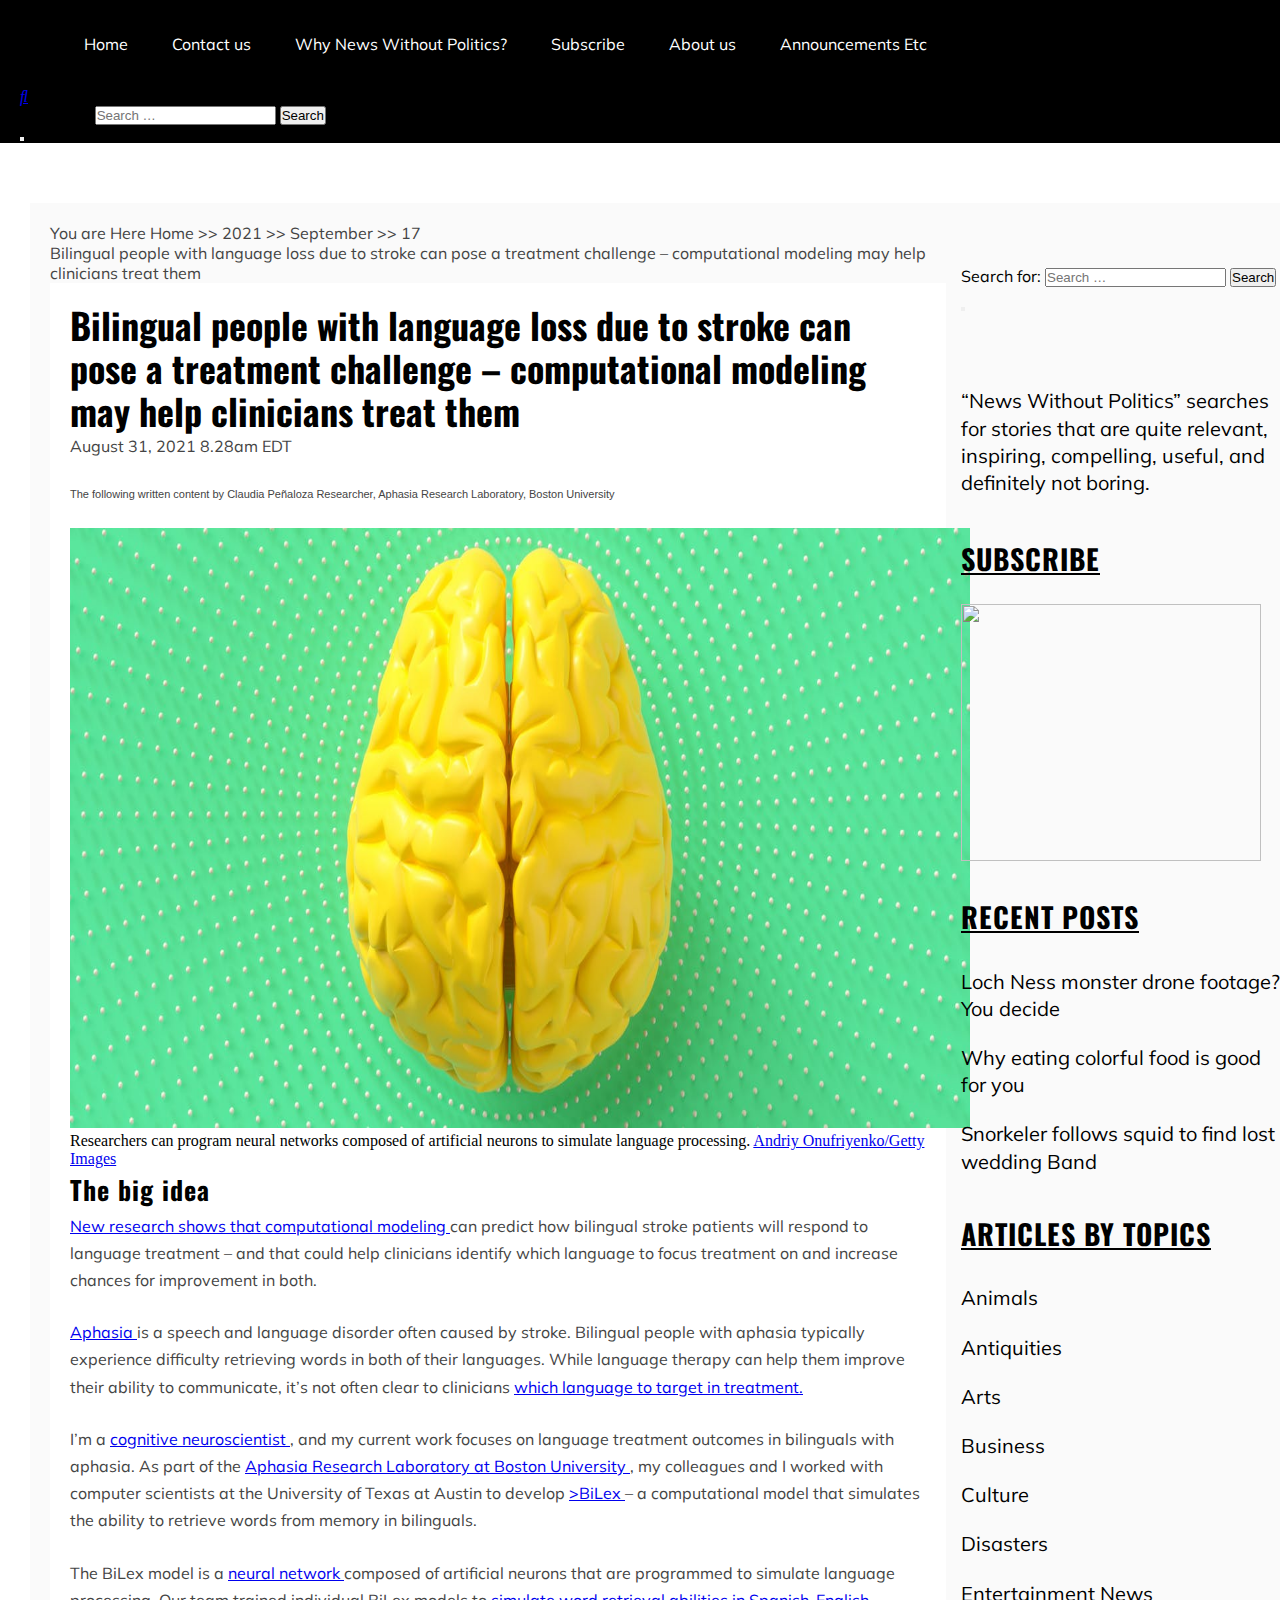
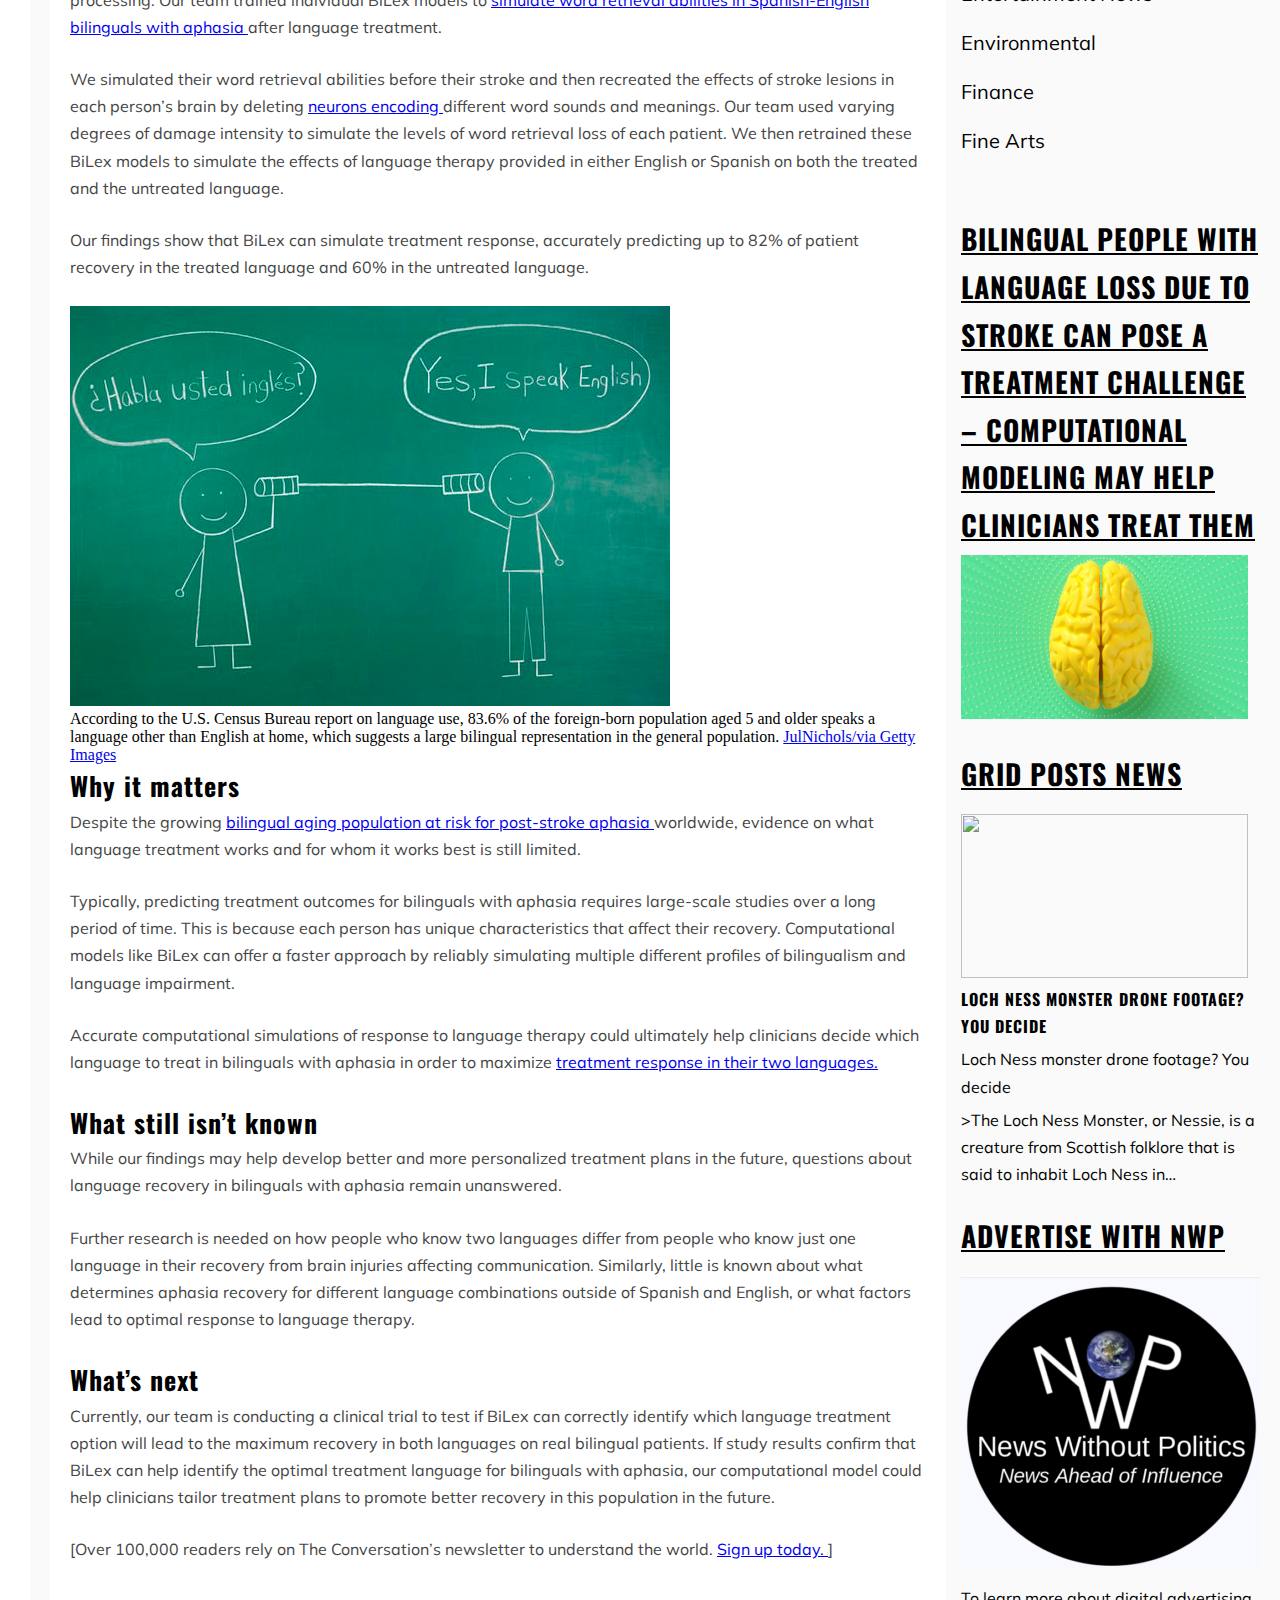
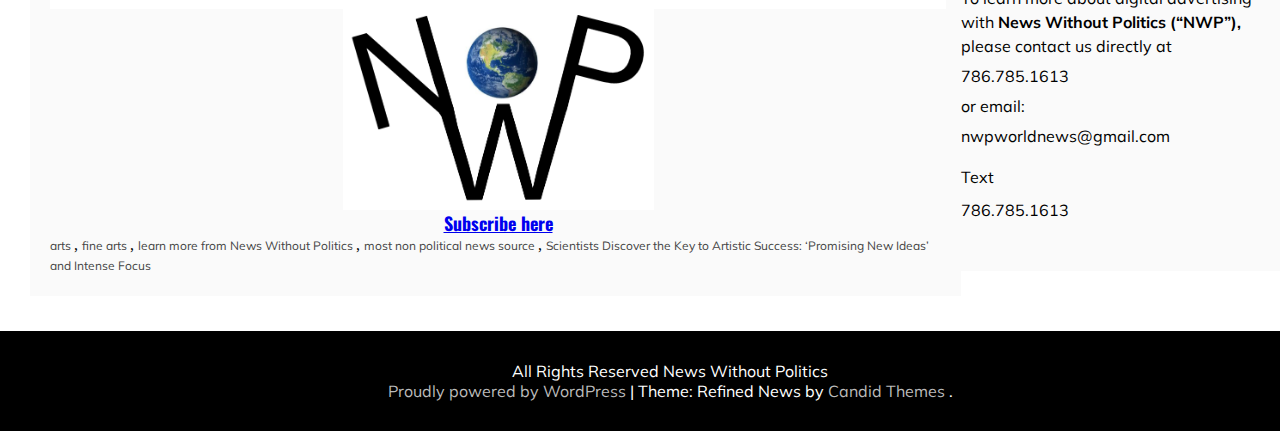
==== commit fab3b5cf: "include de first notice with style and the link in the second one" ====
--- a/index.html
+++ b/index.html
@@ -8,312 +8,383 @@
     <title>Bilingual people with language loss due to stroke can pose a treatment challenge – computational modeling may
         help clinicians treat them
     </title>
+    <link href='https://fonts.googleapis.com/css?family=Muli' rel='stylesheet'>
+    <link rel="preconnect" href="https://fonts.googleapis.com">
+    <link rel="preconnect" href="https://fonts.gstatic.com" crossorigin>
+    <link href="https://fonts.googleapis.com/css2?family=Oswald:wght@200&display=swap" rel="stylesheet">
+    <link rel=stylesheet href="new-style-first-notice.css" type="text/css" media=screen>
 </head>
 <body>
-    <nav> <!-- about the digital journ-->
-        <p> The convsersation</p>
-        <p>Academic rigor, journalistic flair</p>
-        <form action="search" method="POST">
-         <input type="text" value=analysis,research,academics...>
-        </form>
-    </nav>
-    <nav>
-        <ol>
-            <li>
-                <a href="#">covid-19</a>
-            </li>
-            <li>
-                <a href="#">arts + culture</a> 
-            </li>
-            <li>
-                <a href="#">economy + business</a> 
-            </li>
-            <li>
-                <a href="#">education</a>
-            </li>
-            <li>
-                <a href="#">environment + energy</a>
-            </li>
-            <li>
-                <a href="#">ethics+ religion</a>
-            </li>
-            <li>
-                <a href="#">health</a>
-            </li>
-            <li>
-                <a href="#">politics+ society</a>
-            </li>
-            <li>
-                <a href="#">science + technology</a>
-            </li>
-        </ol>
-    </nav>
-    <header> 
-        <h1>
-            Bilingual people with language loss due to stroke can pose a treatment challenge – computational
-            modeling may help clinicians treat them
-        </h1>
-        <p> 
-           August 31, 2021 8.28am EDT
-        </p>
-        <figure>
-            <img src="imagenes/file-20210810-21-9b77fs.jpg" alt=brain>
-            <figcaption>
-                Researchers can program neural networks composed of artificial neurons to simulate language
+    <!-- menu de navegacion web-->
+    <header>
+        <div class="header-container">
+                <nav class="main-navigation">
+                    <ul class="nav navbar-nav nav-menu">
+                        <li class="">
+                            <a href="https://newswithoutpolitics.com/">
+                                <i class="fa fa-home"></i> 
+                            </a>
+                        </li>
+                        <li>
+                            <a href="https://newswithoutpolitics.com/">Home
+                            </a>
+                        </li>
+                        <li>
+                            <a href="https://newswithoutpolitics.com/contact-us/">Contact us
+                            </a>
+                        </li>
+                        <li>
+                            <a href="https://newswithoutpolitics.com/why-news-without-politics-non-political-news/">Why News Without Politics?
+                            </a>
+                        </li>
+                        <li>
+                            <a href="https://newswithoutpolitics.com/subscribe/">Subscribe
+                            </a>
+                        </li>
+                        <li>
+                            <a href="https://newswithoutpolitics.com/2019/01/29/news-without-politics/">About us
+                            </a>
+                        </li>
+                        <li>
+                            <a href="https://newswithoutpolitics.com/nonpolitical-site-announcements-press-release-events/">Announcements Etc
+                            </a>
+                        </li>
+                    </ul>
+                   
+                </nav>
+                <div class="ct-menu-search"><a class="search-icon-box" href="#"> <i class="fa-search"></i>
+                        </a></div>
+                <div class="top-bar-search">
+                    <form role="search" method="get" class="search-form" action="https://newswithoutpolitics.com/">
+                        <label>
+                            <span class="screen-reader-text">Search for:</span>
+                            <input type="search" class="search-field" placeholder="Search …" value="" name="s">
+                        </label>
+                        <input type="submit" class="search-submit" value="Search">
+                    </form>                        <button type="button" class="close"></button>
+                </div>
+            </div>
+          </div>
+
+    </header>
+    </div>
+    <div class="main-content">
+    <div class="box-grey article-box"> <!--caja contenedora de todo-->
+        <div class="article-top"> <!-- "you are here, etc!"-->
+            <span class="where-top">You are Here</span>
+            <a href="https://newswithoutpolitics.com" rel="home">
+            <span class="where">Home >></span>
+            </a>
+            <a href="https://newswithoutpolitics.com/2021/">
+            <span class="where">2021 >></span>
+            </a>
+            <a href="https://newswithoutpolitics.com/2021/09/">
+            <span class="where">September >></span>
+            </a>
+            <a href="https://newswithoutpolitics.com/2021/09/17/">
+            <span class="where">17</span>
+            </a>
+            <p class="where-top">
+                Bilingual people with language loss due to stroke can pose a treatment challenge – computational
+                modeling may help clinicians treat them
+            </p> 
+        </div> <!--end of you are here-->
+    <article class="main-article">
+        <div class="container-article"><!-- box cointain main article-->
+            <h1>
+               Bilingual people with language loss due to stroke can pose a treatment challenge – computational
+               modeling may help clinicians treat them
+            </h1>
+            <p>        
+                August 31, 2021 8.28am EDT
+            </p>
+            <p id="by-shanti">
+                The following written content by Claudia Peñaloza
+                Researcher, Aphasia Research Laboratory, Boston University
+            </p>
+            <figure>
+              <img src="imagenes/file-20210810-21-9b77fs.jpg" alt=brain id="img-intro">
+              <figcaption>Researchers can program neural networks composed of artificial neurons to simulate language
                     processing.
-                <a class="source" href="https://www.gettyimages.com.mx/detail/foto/artificial-intelligence-brain-imagen
-                -libre-de-derechos/1256860085?adppopup=true">AndriyOnufriyenko/Getty Images
+                <a class="source" href="https://www.gettyimages.com.mx/detail/foto/artificial-intelligence-brain-imagen-libre-de-derechos/1256860085?adppopup=true">Andriy
+                        Onufriyenko/Getty Images
                 </a>
-            </figcaption>
-        </figure>
-    </header>
-    <section>
-        <p>The <a href=https://theconversation.com/us/topics/research-brief-83231>"Research Brief"
-               </a> is a short take about interesting academic work.
-        </p>
-    </section>
-    <aside> <!-- about the notice's author-->
-        <p>Author</p>
-        <a href="https://theconversation.com/profiles/claudia-penaloza-1248897">Claudia Peñaloza</a>
-        <p>
-            Researcher, Aphasia Research Laboratory, Boston University 
-        </p>
-        <figure>
-            <img src="imagenes/image-20210708-21-x8wir4.jpg" alt=photograph-author>
-        </figure>
-    </aside>
-    <aside>
-        <p> Disclosure statement </p>
-        <p>The PROCoM project receives funding from the National Institute on Deafness and Other Communication Disorders
-            of the National Institutes of Health (grant U01DC014922) awarded to Swathi Kiran. Claudia Peñaloza is
-            currently
-            affiliated with the University of Barcelona and receives funding from Ministerio de Ciencia e Innovación,
-            Agencia Estatal de Investigación (IJC2018-037818).
-        </p>
-    </aside>
-    <article> <!--start article-->
-        <h2>
-            The big idea
-        </h2>
-        <p>
-            <a href=https://www.nature.com/articles/s41598-021-89443-6>New research shows that computational
+               </figcaption>
+            </figure>
+            <h2>
+                The big idea
+            </h2>
+            <p>
+              <a href=https://www.nature.com/articles/s41598-021-89443-6>New research shows that computational
                     modeling
-            </a> can predict how bilingual stroke patients will respond to language treatment – and that
+              </a> can predict how bilingual stroke patients will respond to language treatment – and that
                 could help clinicians identify which language to focus treatment on and increase chances for improvement
                 in both.
-        </p>
-        <p>
-            <a href=https://n.neurology.org/content/69/2/200>Aphasia 
-            </a>is a speech and language disorder often caused by stroke. Bilingual people with aphasia typically experience
-             difficulty retrieving words in both of their languages. While language therapy can help them improve their 
-             ability to communicate, it’s not often clear to clinicians 
-            <a href=https://www.mdpi.com/2076-328X/10/9/144> which language to target in treatment.
-            </a>
-        </p>
-        <p>
-            I’m a
-            <a href=https://scholar.google.com/citations?user=mexG-2kAAAAJ&hl=en&oi=ao>cognitive neuroscientist,
-            </a>and my current work focuses on language treatment outcomes in bilinguals with aphasia. As part of the 
-            <a href=https://www.nature.com/articles/s41598-021-89443-6>Aphasia Research Laboratory at Boston University 
-            </a>,my colleagues and I worked with computer scientists at the University of Texas at Austin to develop 
-            <a href=https://www.nature.com/articles/s41598-021-89443-6> BiLex 
-            </a>– a 
-            <a>computational model
-            </a>that simulates the ability to retrieve words from memory in bilinguals.
-        </p>
-        <p>
-            The BiLex model is a 
-            <a href=https://theconversation.com/what-is-a-neural-network-a-computer-scientist-explains-151897>neural network 
-            </a> 
-            composed of artificial neurons that are programmed to simulate language processing. Our team trained individual 
-            BiLex models to 
-            <a href=https://www.nature.com/articles/s41598-021-89443-6> simulate word retrieval abilities in Spanish-English 
-            bilinguals with aphasia
-            </a> after language treatment.
-        </p>
-        <p>
-            We simulated their word retrieval abilities before their stroke and then recreated the effects of stroke
-            lesions in each person’s brain by deleting 
-            <a href=https://www.sciencedirect.com/science/article/pii/S030100821100147X?via%3Dihub>neurons encoding
-            </a>
-            different word sounds and meanings. Our team used varying degrees of damage intensity to simulate
-            the levels of word retrieval loss of each patient. We then retrained these BiLex models to simulate the
-            effects of language therapy provided in either English or Spanish on both the treated and the untreated
-            language.
-        </p>
-        <p>
-            Our findings show that BiLex can simulate treatment response, accurately predicting up to 82% of patient
-            recovery in the treated language and 60% in the untreated language.
-        </p>
-        <figure>
-            <img src="imagenes/file-20210803-27-fbk3ii.jpg" alt="adrawingongreenboard.differentslanguages">
-            <figcaption>
+            </p>
+            <p>
+               <a href=https://n.neurology.org/content/69/2/200>Aphasia 
+               </a>is a speech and language disorder often caused by stroke. Bilingual people with aphasia typically experience difficulty retrieving words in both
+                of their languages. While language therapy can help them improve their ability to communicate, it’s not
+                often clear to clinicians 
+               <a href=https://www.mdpi.com/2076-328X/10/9/144> which language to target in
+                    treatment.
+               </a>
+            </p>
+            <p>
+              I’m a <a href=https://scholar.google.com/citations?user=mexG-2kAAAAJ&hl=en&oi=ao>cognitive
+                neuroscientist
+                    </a>, and my current work focuses on language treatment outcomes in bilinguals with
+                aphasia. As part of the 
+                    <a href=https://www.nature.com/articles/s41598-021-89443-6>Aphasia Research
+                    Laboratory at Boston University 
+                    </a>, my colleagues and I worked with computer scientists at the University of Texas at Austin to develop 
+                    <a href=https://www.nature.com/articles/s41598-021-89443-6>>BiLex 
+                    </a>– a 
+                    <a>computational model</a> that simulates the ability to retrieve words from memory in bilinguals.
+            </p>
+            <p>
+              The BiLex model is a 
+                <a href=https://theconversation.com/what-is-a-neural-network-a-computer-scientist-explains-151897>neural
+                network 
+                </a> composed of artificial neurons that are programmed to simulate language processing. Our team trained 
+                individual BiLex models to 
+                <a href=https://www.nature.com/articles/s41598-021-89443-6>simulate word retrieval abilities in
+                Spanish-English bilinguals with aphasia
+                </a> after language treatment.
+            </p>
+            <p>
+                We simulated their word retrieval abilities before their stroke and then recreated the effects of stroke
+                lesions in each person’s brain by deleting 
+                <a href=https://www.sciencedirect.com/science/article/pii/S030100821100147X?via%3Dihub>neurons encoding
+                </a>different word sounds and meanings. Our team used varying degrees of damage intensity to simulate
+                the levels of word retrieval loss of each patient. We then retrained these BiLex models to simulate the
+                effects of language therapy provided in either English or Spanish on both the treated and the untreated
+                language.
+            </p>
+            <p>
+              Our findings show that BiLex can simulate treatment response, accurately predicting up to 82% of patient
+              recovery in the treated language and 60% in the untreated language.
+            </p>
+            
+            <figure>
+              <img src="imagenes/file-20210803-27-fbk3ii.jpg" alt="adrawingongreenboard.differentslanguages">
+              <figcaption>
                 According to the U.S. Census Bureau report on language use, 83.6% of the foreign-born population aged 5
                 and older speaks a language other than English at home, which suggests a large bilingual representation
-                in the general population. 
-            <a href=https://www.gettyimages.com.mx/detail/foto/tin-can-phone-spanish-and-english-imagen-libre-de-derechos/157561203?adppopup=true>
-                    JulNichols/via Getty Images
-            </a>
-            </figcaption>
-        </figure>
-        <h3>
-             Why it matters
+                in the general population. <a
+                    href=https://www.gettyimages.com.mx/detail/foto/tin-can-phone-spanish-and-english-imagen-libre-de-derechos/157561203?adppopup=true>
+                    JulNichols/via Getty Images</a>
+              </figcaption>
+            </figure>
+              
+            <h2>
+                 Why it matters
+            </h2>
+            <p>
+                Despite the growing <a
+                    href=https://theconversation.com/bilingual-people-with-language-loss-due-to-stroke-can-pose-a-treatment-challenge-computational-modeling-may-help-clinicians-treat-them-164219>bilingual
+                    aging population at risk for post-stroke aphasia </a>worldwide, evidence on what language treatment
+                works and for whom it works best is still limited.
+            </p>
+            <p>
+                Typically, predicting treatment outcomes for bilinguals with aphasia requires large-scale studies over a
+                long period of time. This is because each person has unique characteristics that affect their recovery.
+                Computational models like BiLex can offer a faster approach by reliably simulating multiple different
+                profiles of bilingualism and language impairment.
+            </p>
+            <p>
+                Accurate computational simulations of response to language therapy could ultimately help clinicians
+                decide which language to treat in bilinguals with aphasia in order to maximize <a
+                    href=https://pubs.asha.org/doi/10.1044/1058-0360%282013/12-0085%29>treatment response in their two
+                    languages.</a>
+            </p>
+            <h2> What still isn’t known</h2>
+            <p>
+                While our findings may help develop better and more personalized treatment plans in the future,
+                questions about language recovery in bilinguals with aphasia remain unanswered.
+            </p>
+            <p>
+                Further research is needed on how people who know two languages differ from people who know just one
+                language in their recovery from brain injuries affecting communication. Similarly, little is known about
+                what determines aphasia recovery for different language combinations outside of Spanish and English, or
+                what factors lead to optimal response to language therapy.
+            </p>
+            <h2>
+                What’s next
+            </h2>
+            <p>
+                Currently, our team is conducting a clinical trial to test if BiLex can correctly identify which
+                language treatment option will lead to the maximum recovery in both languages on real bilingual
+                patients. If study results confirm that BiLex can help identify the optimal treatment language for
+                bilinguals with aphasia, our computational model could help clinicians tailor treatment plans to promote
+                better recovery in this population in the future.
+            </p>
+            <p>
+              [Over 100,000 readers rely on The Conversation’s newsletter to understand the world. 
+               <a href=https://theconversation.com/us/newsletters/the-daily-3?utm_source=TCUS&utm_medium=inline-link&utm_campaign=newsletter-text&utm_content=100Ksignup>Sign
+                    up today.
+                </a>]
+            </p>
+    </article>   
+    <div class="article-bottom" >
+        <img src="imagenes/Screenshot-2020-10-21-at-3.16.26-PM.png" id="img-foot">
+        <h3 id="subs-foot">
+           <a href="https://newswithoutpolitics.com/subscribe/">Subscribe here
+           </a>
         </h3>
-        <p>
-            Despite the growing 
-            <a href=https://theconversation.com/bilingual-people-with-language-loss-due-to-stroke-can-pose-a-treatment-challenge-computational-modeling-may-help-clinicians-treat-them-164219>
-                bilingual aging population at risk for post-stroke aphasia 
-            </a>
-            worldwide, evidence on what language treatment works and for whom it works best is still limited.
+    <footer class="entry-footer">
+        <span class="tags-links">
+            <i class="fa fa-tags"></i>
+        </span>
+        <a href="https://newswithoutpolitics.com/tag/arts/" rel="tag">arts
+        </a>, 
+        <a href="https://newswithoutpolitics.com/tag/fine-arts/" rel="tag">fine arts
+        </a>, 
+        <a href="https://newswithoutpolitics.com/tag/learn-more-from-news-without-politics/" rel="tag">learn more from News Without Politics
+        </a>, 
+        <a href="https://newswithoutpolitics.com/tag/most-non-political-news-source-2/" rel="tag">most non political news source
+        </a>, 
+        <a href="https://newswithoutpolitics.com/tag/scientists-discover-the-key-to-artistic-success-promising-new-ideas-and-intense-focus/" rel="tag">Scientists Discover the Key to Artistic Success: ‘Promising New Ideas’ and Intense Focus
+        </a>                     
+    </footer>
+    </div> <!--end div article bottom-->
+</div>
+    <div class="aside-box">
+        <div class="top-bar-search" id="aside-search">
+            <form role="search" method="get" class="search-form" action="https://newswithoutpolitics.com/">
+                <label>
+                    <span class="screen-reader-text">Search for:</span>
+                    <input type="search" class="search-field" placeholder="Search …" value="" name="s">
+                </label>
+                    <input type="submit" class="search-submit" value="Search">
+            </form>                        
+            <button type="button" class="close"></button>
+        </div>
+        <p class="p-aside">
+            <span id="font"> “News Without Politics” </span>searches for stories that are quite relevant, inspiring, compelling, useful, and definitely not boring.
         </p>
-        <p>
-            Typically, predicting treatment outcomes for bilinguals with aphasia requires large-scale studies over a
-            long period of time. This is because each person has unique characteristics that affect their recovery.
-            Computational models like BiLex can offer a faster approach by reliably simulating multiple different
-            profiles of bilingualism and language impairment.
-        </p>
-        <p>
-            Accurate computational simulations of response to language therapy could ultimately help clinicians
-            decide which language to treat in bilinguals with aphasia in order to maximize 
-            <a href=https://pubs.asha.org/doi/10.1044/1058-0360%282013/12-0085%29>treatment response in their two
-                    languages.
-            </a>
-        </p>
-        <h4>
-             What still isn’t known
+        <h4 class="h-aside"> 
+               Subscribe
         </h4>
-        <p>
-            While our findings may help develop better and more personalized treatment plans in the future,
-            questions about language recovery in bilinguals with aphasia remain unanswered.
-        </p>
-        <p>
-            Further research is needed on how people who know two languages differ from people who know just one
-            language in their recovery from brain injuries affecting communication. Similarly, little is known about
-            what determines aphasia recovery for different language combinations outside of Spanish and English, or
-            what factors lead to optimal response to language therapy.
-        </p>
-        <h5>
-            What’s next
-        </h5>
-        <p>
-            Currently, our team is conducting a clinical trial to test if BiLex can correctly identify which
-            language treatment option will lead to the maximum recovery in both languages on real bilingual
-            patients. If study results confirm that BiLex can help identify the optimal treatment language for
-            bilinguals with aphasia, our computational model could help clinicians tailor treatment plans to promote
-            better recovery in this population in the future.
-        </p>
-    </article> <!--end article-->
-    <footer>     <!--notice's footer : key words links-->
-        <div>
-        <ul>
-            <li>
-                <a href=https://theconversation.com/us/topics/language-197> language </a>
-            </li>
-            <li> 
-                <a href=https://theconversation.com/us/topics/stroke-891>Stroke </a>
-            </li>
-            <li>
-                <a href=https://theconversation.com/us/topics/computer-science-6612>Computer science</a>
-            </li>
-            <li>
-                <a href=https://theconversation.com/us/topics/bilinguals-19344> Bilinguals</a>
-            </li>
-            <li>
-                <a href=https://theconversation.com/us/topics/aphasia-22940>Aphasia </a>
-            </li>
-            <li>
-                <a href=https://theconversation.com/us/topics/cognitive-neuroscience-51190>Cognitive neuroscience</a>
-            </li>
-            <li> 
-                <a href=https://theconversation.com/us/topics/new-research-53456> New research</a>
-            </li>
-            <li>
-                <a href=https://theconversation.com/us/topics/research-brief-83231>Research Brief</a>
-            </li>
-        </ul>
-       </div>
-    </footer>
-    <aside> <!-- social media links-->
-        <ul>
-           <li>
-               <a href="https://facebook.com/theConversationUS"> facebook&#8203;</a>
-           </li>
-           <lI>
-               <a href="https://twitter.com/ConversationUS"> twitter &#8203;</a>
-           </li>
-           <li>
-               <a href="https://www.instagram.com/theconversationdotcom"> instagram&#8203;</a>
-           </li>
-           <li>
-               <a href="https://www.linkedin.com/company/conversationus">linkedin&#8203;</a>
-           </li>
-       </ul>
-    </aside>
-    <footer> <!-- web's footer: links about the digital journ's information / politics/contacts-->
-        <div>
-             <ul>
-                 <li>
-                     <a href=https://theconversation.com/us/community-standards> Community standards </a>
-                 </li>
-                 <li> 
-                     <a href=https://theconversation.com/us/republishing-guidelines>Republishing guidelines </a>
-                 </li>
-                 <li>
-                     <a href=https://theconversation.com/us/friends>Friends of The Conversation</a>
-                 </li>
-                 <li>
-                     <a href=https://analytics.theconversation.com/us>Analytics</a>
-                 </li>
-                 <li>
-                     <a href=https://theconversation.com/us/feeds>Our feeds </a>
-                 </li>
-                 <li>
-                     <a href=https://donate.theconversation.com/us?utm_source=theconversation.com&utm_medium=website&utm_campaign=footer> Donate</a>
-                 </li>
-                 <li>
-                     <a href=https://theconversation.com/us/newsletters/the-daily-3?utm_campaign=System&utm_content=newsletter&utm_medium=Footer&utm_source=theconversation.com>Get
-                      newsletter</a>
-                 </li>
-                 <li>
-                     <a href=https://theconversation.com/us/who-we-are> who we are</a>
-                 </li>
-                 <li>
-                     <a href=https://theconversation.com/us/charter>Our charter</a>
-                 </li>
-                 <li>
-                     <a href=https://theconversation.com/us/team>Our team</a>
-                 </li>
-                 <li>
-                     <a href=https://theconversation.com/us/partners> Partner and funders</a>
-                 </li>
-                 <li>
-                     <a href=https://theconversation.com/us/resources-for-media> Resource for media</a>}
-                 </li>
-                 <li>
-                     <a href=https://theconversation.com/us/contact-us> Contact us</a>
-                 </li>
-                 <li>
-                     <a href=https://theconversation.com/us/espanol> En español</a>
-                 </li>
-             </ul>
-        </div>
-        <div>
-            <ul>
-              <li> 
-                  <a href=https://theconversation.com/us/privacy-policy> Privacy- policy</a>
+           <a> 
+            <img class="img-aside" width="300" height="257" src="https://newswithoutpolitics.com/wp-content/uploads/2021/02/non-political-news-without-politics-nonpartisan-news-site-unbiased-news-.png"> 
+           </a>
+        <h4 class="h-aside"> 
+            Recent Posts
+        </h4> 
+        <div class="aside-navigation">
+            <ul class="aside-navigation">
+              <li >
+              <a href="https://newswithoutpolitics.com/2021/09/26/drone-footage-of-the-loch-ness-monster-you-decide/">Loch Ness monster drone footage? You decide
+              </a>
+              </li>
+              <li class="aside-navigation">
+              <a href="https://newswithoutpolitics.com/2021/09/26/why-eating-colorful-food-is-good-for-you-reliable-unbiased-news-source/">Why eating colorful food is good for you
+              </a>
               </li>
               <li>
-                  <a href=https://theconversation.com/us/terms-and-conditions> Terms and conditions</a>
-              </li>
-              <li>
-                  <a href=https://theconversation.com/us/corrections>Corrections</a>
+              <a href="https://newswithoutpolitics.com/2021/09/26/snorkeler-follows-squid-to-find-lost-wedding-band/">Snorkeler follows squid to find lost wedding Band
+              </a>
               </li>
             </ul>
-            <p>
-              Copyright © 2010–2021, 
-              <a href=https://theconversation.com/us/who-we-are>The Conversation US,Inc.</a>
-            </p>
-          </div>
+           <h4 class="h-aside">
+               Articles by topics
+           </h4>
+           <ul class="aside-navigation">
+               <li class="cat-item cat-item-56">
+                <a href="https://newswithoutpolitics.com/animals/">Animals
+                </a>
+               </li>
+               <li class="cat-item cat-item-36">
+                <a href="https://newswithoutpolitics.com/history/antiquities/">Antiquities
+                </a>
+               </li>
+               <li class="cat-item cat-item-13">
+                <a href="https://newswithoutpolitics.com/arts/">Arts
+                </a>
+               </li>
+               <li class="cat-item cat-item-92">
+                   <a href="https://newswithoutpolitics.com/finance/business/">Business
+                   </a>
+               </li>
+               <li class="cat-item cat-item-57">
+                   <a href="https://newswithoutpolitics.com/culture/">Culture
+                   </a>
+               </li>
+               <li class="cat-item cat-item-315">
+                   <a href="https://newswithoutpolitics.com/world-news-without-politics-best-unbiased-news-source-best-non-
+                   political-world-news/disasters-best-non-political-news-source/" >Disasters
+                   </a>
+                </li>
+               <li class="cat-item cat-item-76">
+                   <a href="https://newswithoutpolitics.com/entertainment-news/">Entertainment News
+                   </a>
+               </li>
+               <li class="cat-item cat-item-29">
+                   <a href="https://newswithoutpolitics.com/environmental/">Environmental
+                   </a>
+               </li>
+               <li class="cat-item cat-item-5">
+                   <a href="https://newswithoutpolitics.com/finance/">Finance
+                   </a>
+               </li>
+                <li class="cat-item cat-item-14">
+                    <a href="https://newswithoutpolitics.com/arts/fine-arts/">Fine Arts
+                    </a>
+                </li>
+           </ul>
+        <div class="aside-box">
+           <h4 class="h-aside" >
+            <a href="file:///C:/Users/Lau/Desktop/myApp/index.html">
+                Bilingual people with language loss due to stroke can pose a treatment challenge –
+                 computational modeling may help clinicians treat them
+            </a>
+            <img width="287" height="164" src="imagenes/file-20210810-21-9b77fs.jpg"> 
+           </h4>   
+           <h4 class="h-aside">
+            GRID POSTS NEWS
+           </h4>
+           <img width="287" height="164" src="https://newswithoutpolitics.com/wp-content/uploads/2021/09/loch-ness-1-783x450.jpg"> 
+           <h5> 
+            LOCH NESS MONSTER DRONE FOOTAGE? YOU DECIDE
+           </h5>
+            <a href="https://newswithoutpolitics.com/2021/09/26/drone-footage-of-the-loch-ness-monster-you-decide/">
+                Loch Ness monster drone footage? You decide
+            </a>>The Loch Ness Monster, or Nessie, is a creature from  Scottish folklore that is said to inhabit Loch Ness in…
+            <h4 class="h-aside">
+                Advertise with NWP
+            </h2>			
+            <img  width="300" height="292" src="imagenes/non-political-news-source-news-without-politics-and-influence-.png">
+            <p class="contact-info">To learn more about digital advertising with 
+                <strong>News Without Politics (“NWP”),</strong> 
+                please contact us directly at <a href="tel:+17867851613">786.785.1613</a>or email: 
+                <a href="mailto:nwpworldnews@gmail.com">nwpworldnews@gmail.com</a>
+            </p>
+            Text<a href="+17867851613">786.785.1613</a>
+                     
+        </div>               
+        </div>
+        </div>
+    </div>
+
+    
+    <footer id="footer-web">
+        <div class="footer-box">
+             <span class="copy-right-text">
+                 All Rights Reserved News Without Politics
+             </span>
+             <p><a href="https://wordpress.org/" target="_blank">
+                    Proudly powered by WordPress                
+             </a>
+            <span class="sep"> | </span> Theme: Refined News by 
+            <a href="https://www.candidthemes.com/" target="_blank">
+                Candid Themes
+            </a>.
+        </p>    
+        </div><!-- .site-info -->        
     </footer>
+    
+
+
 </body>
 </html>--- a/new-style-first-notice.css
+++ b/new-style-first-notice.css
@@ -0,0 +1,305 @@
+*{
+    margin:0%;
+    padding:0%;
+}
+.header-container {
+   
+    background-color: black;
+    ei
+     font-family: 'Muli', sans-serif;
+    position: relative;
+    width: 100%;
+    margin: 0 auto;
+    padding-left: 20px;
+    padding-right: 20px;
+}
+.main-navigation {
+    
+    clear: both;
+    display: block;
+    float: left;
+    width: 100%;
+    line-height:3;
+}
+
+.main-navigation ul {
+    display: inline-block;
+    list-style: none;
+    margin: 0;
+    padding-inline-start: 15px;
+    padding-left: 0;
+}
+
+.main-navigation li {
+    display: inline-block;
+    position: relative;
+    padding: 20px;
+    font-family: "muli";
+}
+
+.main-navigation a {
+    display: block;
+    color:white;
+    text-decoration: none;
+}
+.main-navigation a .menu-description{
+    position: absolute;
+    top: 3px;
+    left: calc(100% - 40px);
+    background: #fff;
+    color: #000;
+    font-size: 10px;
+    padding: 1px 4px;
+    line-height: 10px;
+    z-index: 1;
+}
+.main-navigation a .menu-description:after {
+    position: absolute;
+    content: '';
+    width: 0;
+    height: 0;
+    border-left: 0px solid transparent;
+    border-right: 5px solid transparent;
+    border-top: 5px solid #fff;
+    left: 3px;
+    bottom: -4px;
+}
+.fa-search:before {
+    content: "\f002";
+}
+.main-content{
+width: 100%;
+background: #fff;
+padding: 30px;
+margin: 30px auto;
+}
+.entry-footer{
+    display: block;
+    box-sizing: inherit;
+        width: 100%;
+}
+.entry-footer a{
+font-family: "Muli", sans-serif;
+font-size:12px;
+height:auto;
+line-height:20.4px;
+overflow-wrap:break-word;
+color:rgb(68, 68, 68);
+text-decoration:none;
+}
+.box-grey{
+    background-color:#fafafa;
+    padding: 20px;
+}
+.where-top{
+   font-family: 'Muli', sans-serif;
+    color: #444;
+    font-size: 16px;
+}
+.article-top a{
+    font-family: 'Muli', sans-serif;
+    color: #444;
+    text-decoration: none;
+    line-height: 16px;
+}
+.main-article{
+    background-color: white;
+}
+.article-box{
+    width: 70%;
+    float: left;
+    padding-right: 15px;
+}
+article h1{
+    font-family: 'Oswald', sans-serif;
+    font-size: 36px;
+    line-height: 1.2;
+    word-wrap: break-word;
+}
+article h2{
+ font-family:'Oswald', sans-serif;
+font-size:26px;
+font-weight:900;
+height:auto;
+letter-spacing:1px;
+line-height:44.2px;
+font-weight: bolder;
+
+}
+article p{
+    margin-bottom: 25px;
+    font-family: 'Muli';
+    color: #444;
+    line-height: 1.7;
+}
+.container-article{
+    padding: 20px;
+}
+#img-intro{
+width: 900px;
+height: 600px;
+}
+
+
+#img-middle{
+    width: 734px;
+    height: 515px;
+    margin-bottom: 25px;
+}
+.img-container{
+    display: block;
+    margin-bottom: 1em;
+    box-sizing: inherit;
+}
+#img-float{
+    float: right;
+    display: table;
+    margin: .5em 0 .5em 1em;
+    margin-block-start: 1em;
+    margin-block-end: 1em;
+    margin-inline-start: 40px;
+    margin-inline-end: 40px;
+}
+#img-last{
+    width: 475px;
+    height: 320px;
+}
+#img-foot{
+    width: 311px;
+    height: 201px;
+  display:block;
+  margin:auto;
+}
+.video{
+    margin: 1em 0;
+}
+.video iframe{
+    width: 703px;
+    height: 395px;
+}
+.figcaption{
+    display: table-caption;
+    caption-side: bottom;
+    color: #555;
+    font-size: 13px;
+    text-align: center;
+    margin-top: .5em;
+    margin-bottom: 1em;
+    box-sizing: inherit;
+}
+.aside-box{
+    background-color:#fafafa;
+    padding:20px;
+    font-family: "muli";
+    font-size: 16px;
+    font-weight: 400;
+    line-height:27.2px;
+    
+}
+#footer-web{
+    display: inline-block;
+    width:100%;
+}
+.footer-box{
+    background-color: black;
+    padding: 30px 20px;
+    text-align: center;
+    font-family: 'Muli', sans-serif;
+    position: relative;
+    width: 100%;
+    margin: 0 auto;
+    padding-left: 30px;
+    padding-right: 30px;
+    color: #fff;
+}
+.footer-box a{
+    color: #bbb;
+    text-decoration: none;
+}
+#by-shanti{
+    font-size: 11px;
+    font-family: sans-serif;
+}
+article h3{
+  
+color:rgb(30, 33, 11);
+cursor:pointer;
+font-family:"Oswald";
+font-size:18px;
+text-align: center;
+}
+article h3 a{
+    text-decoration: none;
+}
+.img-aside{
+    margin-bottom: 5px;
+    margin-top: 5px;
+}
+.p-aside{
+    font-size: 20px; 
+    margin-top: 15px;
+    margin-bottom: 15px;
+    padding-top: 15px;
+    padding-bottom: 15px;
+}
+.#font{
+    font-weight: bolder;
+}
+#aside-search{
+    padding-top:40px;
+    padding-bottom: 40px;
+}
+h4{
+    display:block;
+    letter-spacing: 1px;
+    font-family: "oswald";
+    font-size: 28px;
+    font-weight: 700;
+    line-height: 1.7;
+    text-decoration: underline;
+    margin-top: 20px;
+    margin-bottom: 20px;
+    text-transform: uppercase;
+    position:relative;
+    bottom: -4px;
+   
+}
+h5{display:block;
+    letter-spacing: 1px;
+    font-family: "oswald";
+    font-size: 16px;
+    font-weight: 700;
+    line-height: 1.7;
+    text-decoration:none ;
+}
+.aside-navigation a{
+    text-decoration:none;
+    color:black;
+    list-style: none;
+    display: block;
+    padding-top: 6px;
+    padding-bottom: 6px;
+    
+}
+    
+.aside-navigation li{
+    list-style-type:none;
+    padding-top: 5px;
+    padding-bottom: 5px;
+    font-size: 20px;
+
+}
+
+.contact-info{
+    margin:auto;
+    padding-top: 10px;
+    padding-bottom: 10px;
+    box-sizing: inherit;
+    line-height: 1.5;
+    text-align-last: auto;
+}
+ #subs-foot{
+    font-family: "Oswald";
+    font-size: 18px;
+    text-align: center;
+}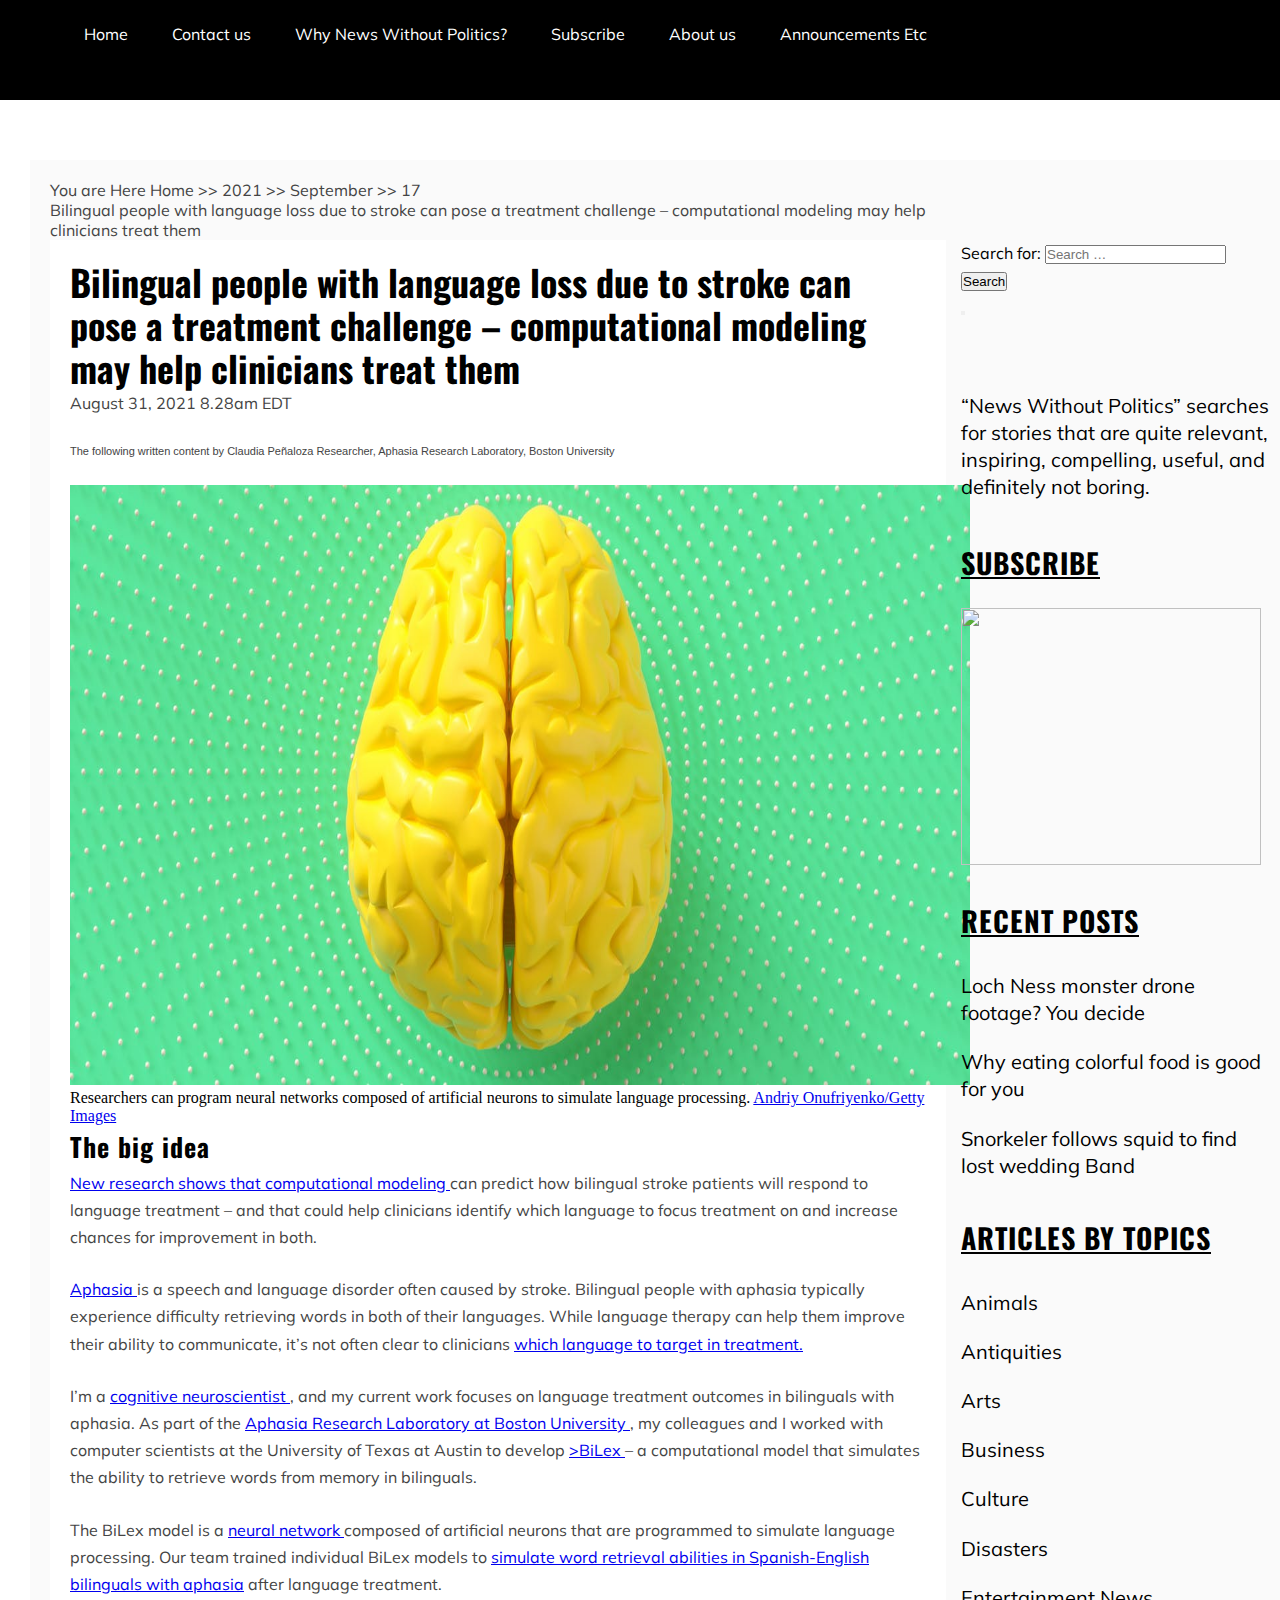
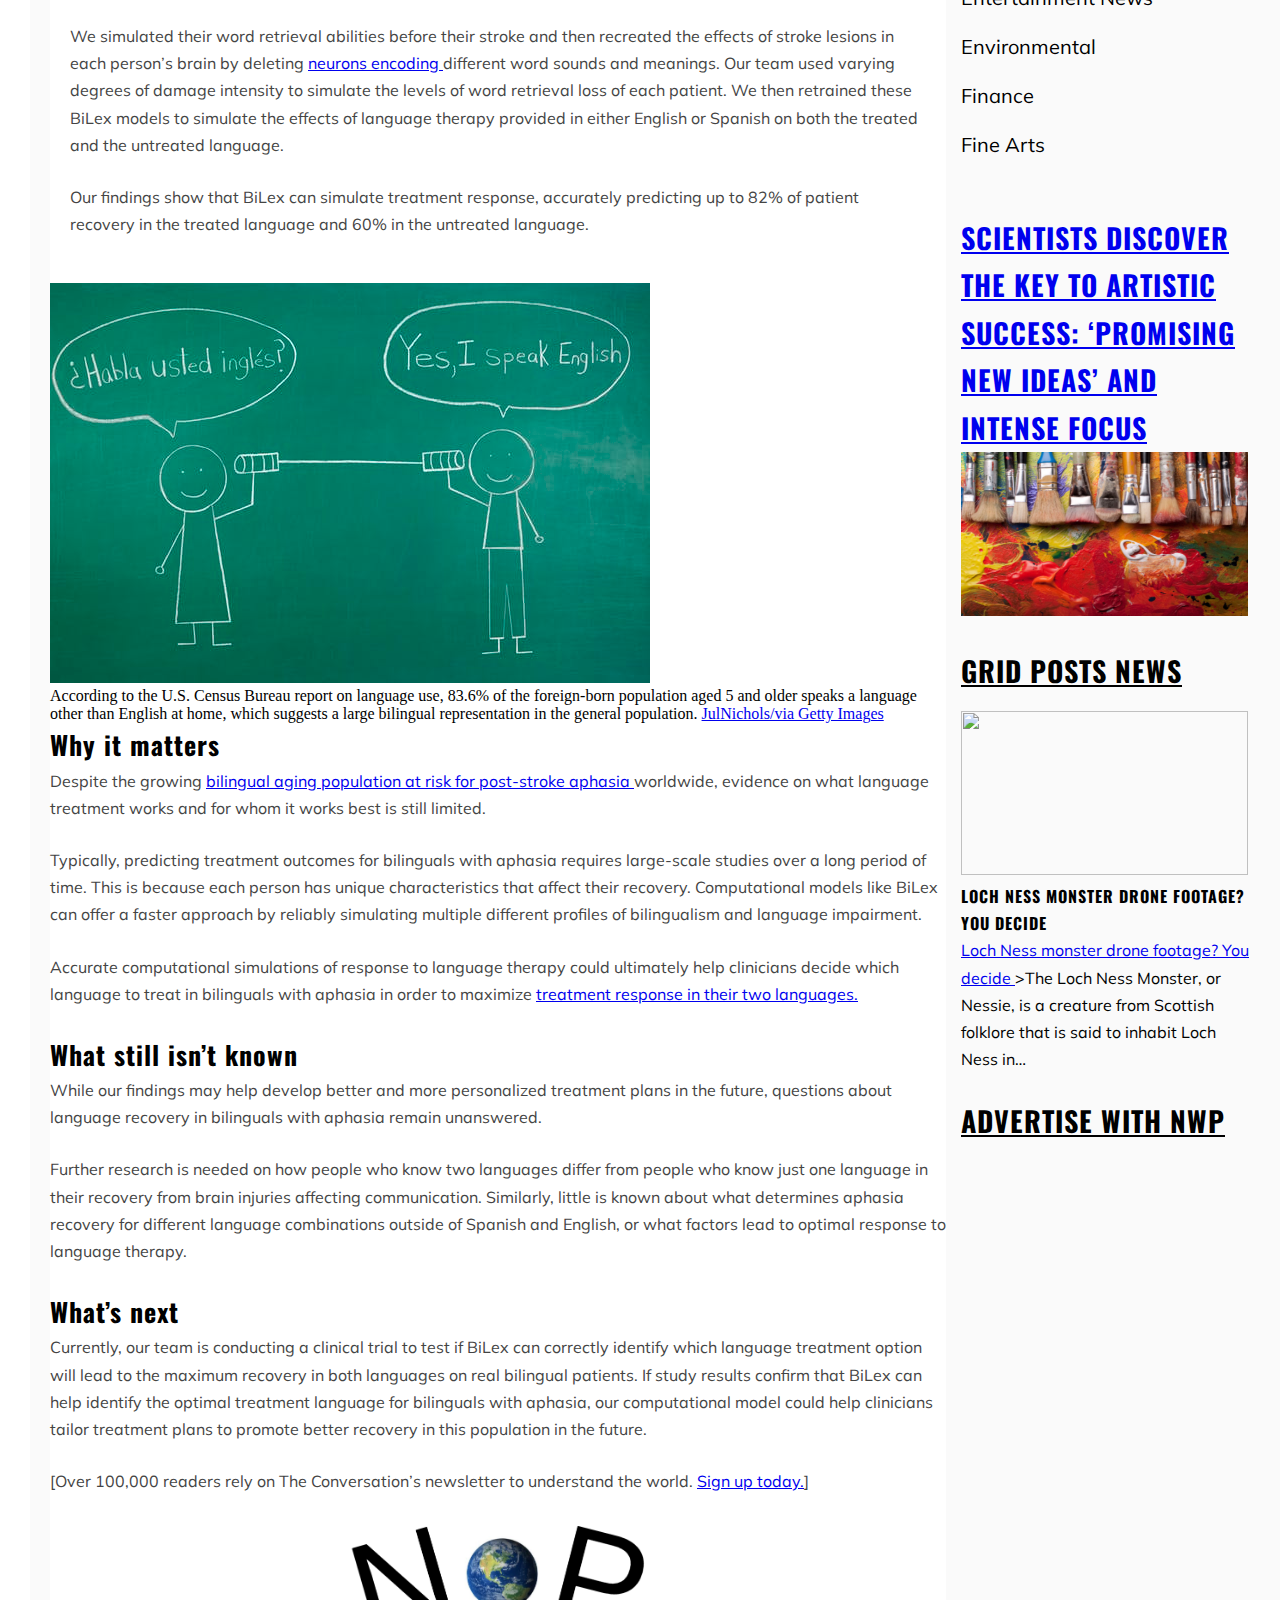
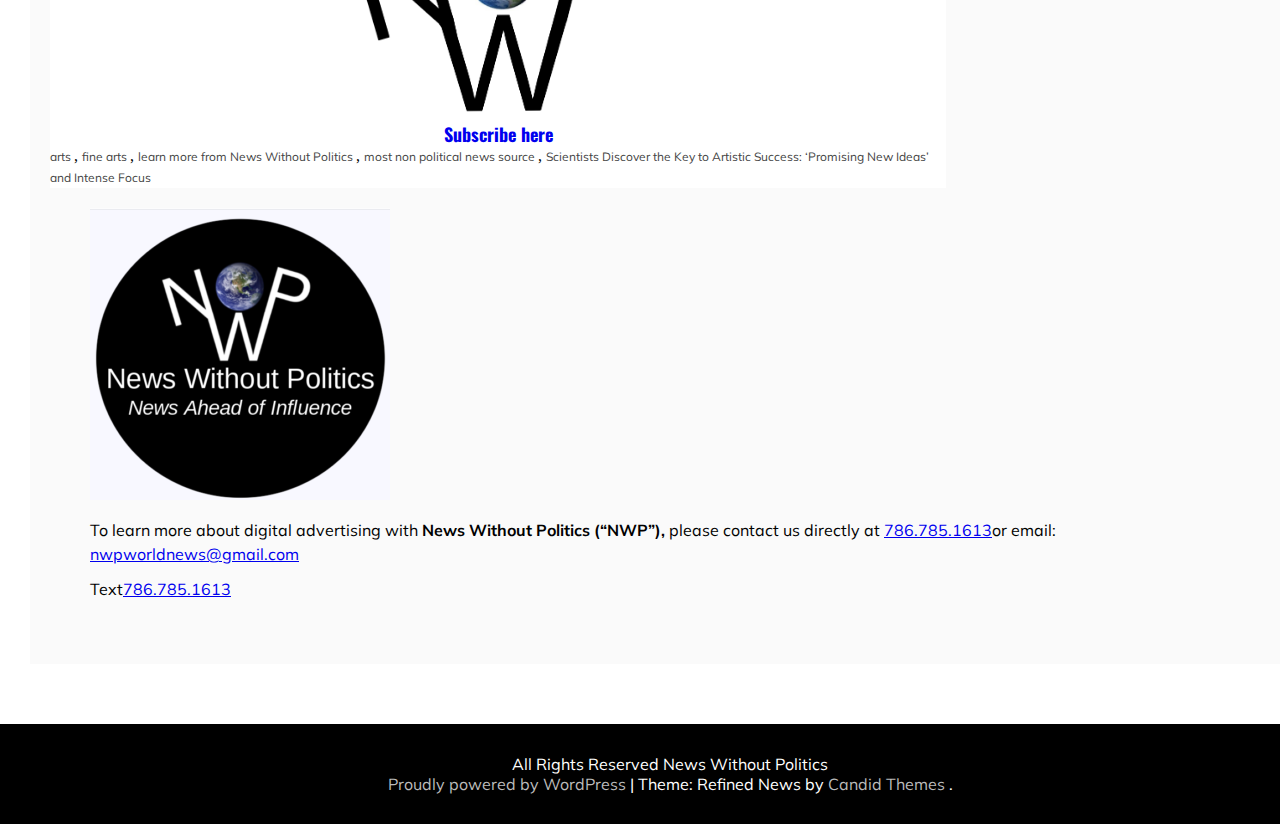
==== commit 7dd314d6: "include last corrections and the readme" ====
--- a/index.html
+++ b/index.html
@@ -15,167 +15,152 @@
     <link rel=stylesheet href="new-style-first-notice.css" type="text/css" media=screen>
 </head>
 <body>
-    <!-- menu de navegacion web-->
-    <header>
-        <div class="header-container">
-                <nav class="main-navigation">
-                    <ul class="nav navbar-nav nav-menu">
-                        <li class="">
-                            <a href="https://newswithoutpolitics.com/">
-                                <i class="fa fa-home"></i> 
-                            </a>
-                        </li>
-                        <li>
-                            <a href="https://newswithoutpolitics.com/">Home
-                            </a>
-                        </li>
-                        <li>
-                            <a href="https://newswithoutpolitics.com/contact-us/">Contact us
-                            </a>
-                        </li>
-                        <li>
-                            <a href="https://newswithoutpolitics.com/why-news-without-politics-non-political-news/">Why News Without Politics?
-                            </a>
-                        </li>
-                        <li>
-                            <a href="https://newswithoutpolitics.com/subscribe/">Subscribe
-                            </a>
-                        </li>
-                        <li>
-                            <a href="https://newswithoutpolitics.com/2019/01/29/news-without-politics/">About us
-                            </a>
-                        </li>
-                        <li>
-                            <a href="https://newswithoutpolitics.com/nonpolitical-site-announcements-press-release-events/">Announcements Etc
-                            </a>
-                        </li>
-                    </ul>
-                   
-                </nav>
-                <div class="ct-menu-search"><a class="search-icon-box" href="#"> <i class="fa-search"></i>
-                        </a></div>
-                <div class="top-bar-search">
-                    <form role="search" method="get" class="search-form" action="https://newswithoutpolitics.com/">
-                        <label>
-                            <span class="screen-reader-text">Search for:</span>
-                            <input type="search" class="search-field" placeholder="Search …" value="" name="s">
-                        </label>
-                        <input type="submit" class="search-submit" value="Search">
-                    </form>                        <button type="button" class="close"></button>
-                </div>
+    <header class="header-container">
+        <nav class="main-navigation">
+            <ul>
+               <li class="">
+                    <a href="https://newswithoutpolitics.com/"><i class="fa fa-home"></i> 
+                    </a>
+                </li>
+                <li>
+                    <a href="https://newswithoutpolitics.com/"
+                    >Home</a>
+                </li>
+                <li>
+                    <a href="https://newswithoutpolitics.com/contact-us/"
+                    > Contact us
+                    </a>
+                </li>
+                <li>
+                    <a href="https://newswithoutpolitics.com/why-news-without-politics-non-political-news/"
+                    >Why News Without Politics?
+                    </a>
+                </li>
+                <li>
+                    <a href="https://newswithoutpolitics.com/subscribe/"
+                    >Subscribe
+                    </a>
+                </li>
+                <li>
+                    <a href="https://newswithoutpolitics.com/2019/01/29/news-without-politics/"
+                    >About us
+                    </a>
+                </li>
+                <li>
+                    <a href="https://newswithoutpolitics.com/nonpolitical-site-announcements-press-release-events/"
+                    >Announcements Etc
+                    </a>
+                </li>
+            </ul>
+        </nav>
+    </header>
+    <div class="main-content">
+        <div class="box-grey article-box">
+            <div class="article-top">
+                <span class="where-top">You are Here</span>
+                <a href="https://newswithoutpolitics.com" rel="home">
+                    <span class="where">Home >></span>
+                </a>
+                <a href="https://newswithoutpolitics.com/2021/">
+                    <span class="where">2021 >></span>
+                </a>
+                <a href="https://newswithoutpolitics.com/2021/09/">
+                    <span class="where">September >></span>
+                </a>
+                <a href="https://newswithoutpolitics.com/2021/09/17/">
+                    <span class="where">17</span>
+                </a>
+                <p class="where-top">
+                    Bilingual people with language loss due to stroke can pose a treatment challenge – computational
+                modeling may help clinicians treat them
+                </p>
+                <!--aca va " you are here blabla"-->
             </div>
-          </div>
-
-    </header>
-    </div>
-    <div class="main-content">
-    <div class="box-grey article-box"> <!--caja contenedora de todo-->
-        <div class="article-top"> <!-- "you are here, etc!"-->
-            <span class="where-top">You are Here</span>
-            <a href="https://newswithoutpolitics.com" rel="home">
-            <span class="where">Home >></span>
-            </a>
-            <a href="https://newswithoutpolitics.com/2021/">
-            <span class="where">2021 >></span>
-            </a>
-            <a href="https://newswithoutpolitics.com/2021/09/">
-            <span class="where">September >></span>
-            </a>
-            <a href="https://newswithoutpolitics.com/2021/09/17/">
-            <span class="where">17</span>
-            </a>
-            <p class="where-top">
+        <article class="main-article">
+            <div class="container-article">
+              <h1>
                 Bilingual people with language loss due to stroke can pose a treatment challenge – computational
                 modeling may help clinicians treat them
-            </p> 
-        </div> <!--end of you are here-->
-    <article class="main-article">
-        <div class="container-article"><!-- box cointain main article-->
-            <h1>
-               Bilingual people with language loss due to stroke can pose a treatment challenge – computational
-               modeling may help clinicians treat them
-            </h1>
-            <p>        
+              </h1>
+              <p>        
                 August 31, 2021 8.28am EDT
-            </p>
-            <p id="by-shanti">
+              </p>
+              <p id="by-shanti">
                 The following written content by Claudia Peñaloza
                 Researcher, Aphasia Research Laboratory, Boston University
-            </p>
-            <figure>
-              <img src="imagenes/file-20210810-21-9b77fs.jpg" alt=brain id="img-intro">
-              <figcaption>Researchers can program neural networks composed of artificial neurons to simulate language
+              </p>
+              <figure>
+                <img src="imagenes/file-20210810-21-9b77fs.jpg" alt=brain id="img-intro">
+                <figcaption>Researchers can program neural networks composed of artificial neurons to simulate language
                     processing.
-                <a class="source" href="https://www.gettyimages.com.mx/detail/foto/artificial-intelligence-brain-imagen-libre-de-derechos/1256860085?adppopup=true">Andriy
+                    <a class="source"
+                        href="https://www.gettyimages.com.mx/detail/foto/artificial-intelligence-brain-imagen-libre-de-derechos/1256860085?adppopup=true">Andriy
                         Onufriyenko/Getty Images
-                </a>
-               </figcaption>
-            </figure>
-            <h2>
+                    </a>
+                </figcaption>
+              </figure>
+              <h2>
                 The big idea
-            </h2>
-            <p>
-              <a href=https://www.nature.com/articles/s41598-021-89443-6>New research shows that computational
+              </h2>
+              <p>
+                <a href=https://www.nature.com/articles/s41598-021-89443-6>New research shows that computational
                     modeling
-              </a> can predict how bilingual stroke patients will respond to language treatment – and that
+                </a> can predict how bilingual stroke patients will respond to language treatment – and that
                 could help clinicians identify which language to focus treatment on and increase chances for improvement
                 in both.
-            </p>
-            <p>
-               <a href=https://n.neurology.org/content/69/2/200>Aphasia 
-               </a>is a speech and language disorder often caused by stroke. Bilingual people with aphasia typically experience difficulty retrieving words in both
+              </p>
+              <p>
+                <a href=https://n.neurology.org/content/69/2/200>Aphasia 
+                </a>is a speech and language disorder often caused by stroke. Bilingual people with aphasia typically experience difficulty retrieving words in both
                 of their languages. While language therapy can help them improve their ability to communicate, it’s not
                 often clear to clinicians 
-               <a href=https://www.mdpi.com/2076-328X/10/9/144> which language to target in
+                <a href=https://www.mdpi.com/2076-328X/10/9/144> which language to target in
                     treatment.
-               </a>
-            </p>
-            <p>
-              I’m a <a href=https://scholar.google.com/citations?user=mexG-2kAAAAJ&hl=en&oi=ao>cognitive
-                neuroscientist
-                    </a>, and my current work focuses on language treatment outcomes in bilinguals with
+                </a>
+              </p>
+              <p>
+                I’m a <a href=https://scholar.google.com/citations?user=mexG-2kAAAAJ&hl=en&oi=ao>cognitive
+                    neuroscientist
+                     </a>, and my current work focuses on language treatment outcomes in bilinguals with
                 aphasia. As part of the 
-                    <a href=https://www.nature.com/articles/s41598-021-89443-6>Aphasia Research
-                    Laboratory at Boston University 
-                    </a>, my colleagues and I worked with computer scientists at the University of Texas at Austin to develop 
-                    <a href=https://www.nature.com/articles/s41598-021-89443-6>>BiLex 
-                    </a>– a 
-                    <a>computational model</a> that simulates the ability to retrieve words from memory in bilinguals.
-            </p>
-            <p>
-              The BiLex model is a 
-                <a href=https://theconversation.com/what-is-a-neural-network-a-computer-scientist-explains-151897>neural
-                network 
-                </a> composed of artificial neurons that are programmed to simulate language processing. Our team trained 
-                individual BiLex models to 
-                <a href=https://www.nature.com/articles/s41598-021-89443-6>simulate word retrieval abilities in
-                Spanish-English bilinguals with aphasia
-                </a> after language treatment.
+                <a href=https://www.nature.com/articles/s41598-021-89443-6>Aphasia Research
+                    Laboratory at Boston University </a>, my colleagues and I worked with computer scientists at the
+                University of Texas at Austin to develop <a
+                    href=https://www.nature.com/articles/s41598-021-89443-6>>BiLex </a>– a <a>computational model</a>
+                that simulates the ability to retrieve words from memory in bilinguals.
+            </p>
+            <p>
+                The BiLex model is a <a
+                    href=https://theconversation.com/what-is-a-neural-network-a-computer-scientist-explains-151897>neural
+                    network </a> composed of artificial neurons that are programmed to simulate language processing. Our
+                team trained individual BiLex models to <a
+                    href=https://www.nature.com/articles/s41598-021-89443-6>simulate word retrieval abilities in
+                    Spanish-English bilinguals with aphasia</a> after language treatment.
             </p>
             <p>
                 We simulated their word retrieval abilities before their stroke and then recreated the effects of stroke
-                lesions in each person’s brain by deleting 
-                <a href=https://www.sciencedirect.com/science/article/pii/S030100821100147X?via%3Dihub>neurons encoding
+                lesions in each person’s brain by deleting <a
+                    href=https://www.sciencedirect.com/science/article/pii/S030100821100147X?via%3Dihub>neurons encoding
                 </a>different word sounds and meanings. Our team used varying degrees of damage intensity to simulate
                 the levels of word retrieval loss of each patient. We then retrained these BiLex models to simulate the
                 effects of language therapy provided in either English or Spanish on both the treated and the untreated
                 language.
             </p>
             <p>
-              Our findings show that BiLex can simulate treatment response, accurately predicting up to 82% of patient
-              recovery in the treated language and 60% in the untreated language.
-            </p>
-            
-            <figure>
-              <img src="imagenes/file-20210803-27-fbk3ii.jpg" alt="adrawingongreenboard.differentslanguages">
-              <figcaption>
+                Our findings show that BiLex can simulate treatment response, accurately predicting up to 82% of patient
+                recovery in the treated language and 60% in the untreated language.
+            </p>
+        </div>
+        <figure>
+            <img src="imagenes/file-20210803-27-fbk3ii.jpg" alt="adrawingongreenboard.differentslanguages">
+            <figcaption>
                 According to the U.S. Census Bureau report on language use, 83.6% of the foreign-born population aged 5
                 and older speaks a language other than English at home, which suggests a large bilingual representation
                 in the general population. <a
                     href=https://www.gettyimages.com.mx/detail/foto/tin-can-phone-spanish-and-english-imagen-libre-de-derechos/157561203?adppopup=true>
                     JulNichols/via Getty Images</a>
-              </figcaption>
-            </figure>
+            </figcaption>
+        </figure>
               
             <h2>
                  Why it matters
@@ -209,9 +194,7 @@
                 what determines aphasia recovery for different language combinations outside of Spanish and English, or
                 what factors lead to optimal response to language therapy.
             </p>
-            <h2>
-                What’s next
-            </h2>
+            <h2>What’s next</h2>
             <p>
                 Currently, our team is conducting a clinical trial to test if BiLex can correctly identify which
                 language treatment option will lead to the maximum recovery in both languages on real bilingual
@@ -220,171 +203,194 @@
                 better recovery in this population in the future.
             </p>
             <p>
-              [Over 100,000 readers rely on The Conversation’s newsletter to understand the world. 
-               <a href=https://theconversation.com/us/newsletters/the-daily-3?utm_source=TCUS&utm_medium=inline-link&utm_campaign=newsletter-text&utm_content=100Ksignup>Sign
-                    up today.
-                </a>]
-            </p>
-    </article>   
-    <div class="article-bottom" >
-        <img src="imagenes/Screenshot-2020-10-21-at-3.16.26-PM.png" id="img-foot">
-        <h3 id="subs-foot">
-           <a href="https://newswithoutpolitics.com/subscribe/">Subscribe here
-           </a>
-        </h3>
-    <footer class="entry-footer">
-        <span class="tags-links">
-            <i class="fa fa-tags"></i>
-        </span>
-        <a href="https://newswithoutpolitics.com/tag/arts/" rel="tag">arts
-        </a>, 
-        <a href="https://newswithoutpolitics.com/tag/fine-arts/" rel="tag">fine arts
-        </a>, 
-        <a href="https://newswithoutpolitics.com/tag/learn-more-from-news-without-politics/" rel="tag">learn more from News Without Politics
-        </a>, 
-        <a href="https://newswithoutpolitics.com/tag/most-non-political-news-source-2/" rel="tag">most non political news source
-        </a>, 
-        <a href="https://newswithoutpolitics.com/tag/scientists-discover-the-key-to-artistic-success-promising-new-ideas-and-intense-focus/" rel="tag">Scientists Discover the Key to Artistic Success: ‘Promising New Ideas’ and Intense Focus
-        </a>                     
-    </footer>
-    </div> <!--end div article bottom-->
-</div>
+                [Over 100,000 readers rely on The Conversation’s newsletter to understand the world. <a
+                    href=https://theconversation.com/us/newsletters/the-daily-3?utm_source=TCUS&utm_medium=inline-link&utm_campaign=newsletter-text&utm_content=100Ksignup>Sign
+                    up today.</a>]
+            </p>
+            <div class="article-bottom" >
+                <img src="imagenes/Screenshot-2020-10-21-at-3.16.26-PM.png" id="img-foot">  
+                <h3 id="subs-foot">
+                  <a href="https://newswithoutpolitics.com/subscribe/">Subscribe here</a>
+                </h3>
+                <footer class="entry-footer">
+                  <span class="tags-links">
+                      <i class="fa fa-tags"></i>
+                  </span>
+                  <a href="https://newswithoutpolitics.com/tag/arts/" rel="tag"
+                  >arts
+                  </a>, 
+                  <a href="https://newswithoutpolitics.com/tag/fine-arts/" rel="tag"
+                  >fine arts
+                  </a>, 
+                  <a href="https://newswithoutpolitics.com/tag/learn-more-from-news-without-politics/" rel="tag"
+                  >learn more from News Without Politics
+                  </a>, 
+                  <a href="https://newswithoutpolitics.com/tag/most-non-political-news-source-2/" rel="tag"
+                  >most non political news source
+                  </a>, 
+                  <a href="https://newswithoutpolitics.com/tag/scientists-discover-the-key-to-artistic-success-promising-new-ideas-and-intense-focus/" rel="tag"
+                  >Scientists Discover the Key to Artistic Success: ‘Promising New Ideas’ and Intense Focus
+                  </a>           
+                </footer>
+            </div> <!-- end div article-box grey to center the article footer-->
+        </article>
+            </div> <!--end div container article( neccesary to position in the left part)-->
     <div class="aside-box">
+    <aside class="aside-box">
         <div class="top-bar-search" id="aside-search">
             <form role="search" method="get" class="search-form" action="https://newswithoutpolitics.com/">
                 <label>
-                    <span class="screen-reader-text">Search for:</span>
+                    <span class="screen-reader-text"
+                    >Search for:
+                    </span>
                     <input type="search" class="search-field" placeholder="Search …" value="" name="s">
                 </label>
                     <input type="submit" class="search-submit" value="Search">
             </form>                        
-            <button type="button" class="close"></button>
-        </div>
+            <button type="button" class="close">
+            </button>
+        </div> <!--end aside search bottom-->
         <p class="p-aside">
-            <span id="font"> “News Without Politics” </span>searches for stories that are quite relevant, inspiring, compelling, useful, and definitely not boring.
-        </p>
-        <h4 class="h-aside"> 
-               Subscribe
-        </h4>
+            <span id="font"> “News Without Politics”             
+            </span>searches for stories that are quite relevant, inspiring, compelling, useful, and definitely not boring.
+          </p>
+          <h4 class="h-aside"> 
+              Subscribe
+          </h4>
            <a> 
-            <img class="img-aside" width="300" height="257" src="https://newswithoutpolitics.com/wp-content/uploads/2021/02/non-political-news-without-politics-nonpartisan-news-site-unbiased-news-.png"> 
-           </a>
-        <h4 class="h-aside"> 
-            Recent Posts
-        </h4> 
-        <div class="aside-navigation">
-            <ul class="aside-navigation">
-              <li >
-              <a href="https://newswithoutpolitics.com/2021/09/26/drone-footage-of-the-loch-ness-monster-you-decide/">Loch Ness monster drone footage? You decide
+               <img class="img-aside" width="300" height="257" src="https://newswithoutpolitics.com/wp-content/uploads/2021/02/non-political-news-without-politics-nonpartisan-news-site-unbiased-news-.png"> 
+          </a>
+          <h4 class="h-aside"> 
+              RECENT POSTS
+          </h4> 
+          <div class="aside-navigation">
+              <ul class="aside-navigation">
+                 <li >
+                 <a 
+                   href="https://newswithoutpolitics.com/2021/09/26/drone-footage-of-the-loch-ness-monster-you-decide/"
+                   >Loch Ness monster drone footage? You decide
+                 </a>
+                 </li>
+                 <li class="aside-navigation">
+                 <a 
+                   href="https://newswithoutpolitics.com/2021/09/26/why-eating-colorful-food-is-good-for-you-reliable-unbiased-news-source/"
+                   >Why eating colorful food is good for you
+                 </a>
+                 </li>
+                 <li>
+                 <a 
+                   href="https://newswithoutpolitics.com/2021/09/26/snorkeler-follows-squid-to-find-lost-wedding-band/"
+                   >Snorkeler follows squid to find lost wedding Band
+                 </a>
+                 </li>
+              </ul>
+          <h4 class="h-aside">
+              Articles by topics
+          </h4>
+          <ul class="aside-navigation">
+              <li class="cat-item cat-item-56">
+                  <a href="https://newswithoutpolitics.com/animals/"
+                  >Animals
+                  </a>
+              </li>
+              <li class="cat-item cat-item-36">
+                  <a href="https://newswithoutpolitics.com/history/antiquities/"
+                  >Antiquities
+                  </a>
+              </li>
+              <li class="cat-item cat-item-13">
+                  <a href="https://newswithoutpolitics.com/arts/"
+                  >Arts
+                  </a>
+              </li>
+              <li class="cat-item cat-item-92">
+                  <a href="https://newswithoutpolitics.com/finance/business/"
+                  >Business
+                  </a>
+              </li>
+              <li class="cat-item cat-item-57">
+                  <a href="https://newswithoutpolitics.com/culture/"
+                  >Culture
+                  </a>
+              </li>
+              <li class="cat-item cat-item-315">
+                  <a href="https://newswithoutpolitics.com/world-news-without-politics-best-unbiased-news-source-best-non-
+                     political-world-news/disasters-best-non-political-news-source/" 
+                  >Disasters
+                  </a>
+              </li>
+              <li class="cat-item cat-item-76">
+                  <a href="https://newswithoutpolitics.com/entertainment-news/"
+                  >Entertainment News
+                  </a>
+              </li>
+              <li class="cat-item cat-item-29">
+                  <a href="https://newswithoutpolitics.com/environmental/"
+                  >Environmental
+                  </a>
+              </li>
+              <li class="cat-item cat-item-5">
+                  <a href="https://newswithoutpolitics.com/finance/"
+                  >Finance
+                  </a>
+              </li>
+              <li class="cat-item cat-item-14">
+                  <a href="https://newswithoutpolitics.com/arts/fine-arts/"
+                  >Fine Arts
+                  </a>
+              </li>
+          </ul>
+          </div>
+      <div class="aside-box">
+             <h4 class="h-aside" >
+              <a href=file:///C:/Users/Lau/Desktop/myApp/index-html-new.html>
+                Scientists Discover the Key to Artistic Success: ‘Promising New Ideas’ and Intense Focus
               </a>
-              </li>
-              <li class="aside-navigation">
-              <a href="https://newswithoutpolitics.com/2021/09/26/why-eating-colorful-food-is-good-for-you-reliable-unbiased-news-source/">Why eating colorful food is good for you
-              </a>
-              </li>
-              <li>
-              <a href="https://newswithoutpolitics.com/2021/09/26/snorkeler-follows-squid-to-find-lost-wedding-band/">Snorkeler follows squid to find lost wedding Band
-              </a>
-              </li>
-            </ul>
-           <h4 class="h-aside">
-               Articles by topics
-           </h4>
-           <ul class="aside-navigation">
-               <li class="cat-item cat-item-56">
-                <a href="https://newswithoutpolitics.com/animals/">Animals
-                </a>
-               </li>
-               <li class="cat-item cat-item-36">
-                <a href="https://newswithoutpolitics.com/history/antiquities/">Antiquities
-                </a>
-               </li>
-               <li class="cat-item cat-item-13">
-                <a href="https://newswithoutpolitics.com/arts/">Arts
-                </a>
-               </li>
-               <li class="cat-item cat-item-92">
-                   <a href="https://newswithoutpolitics.com/finance/business/">Business
-                   </a>
-               </li>
-               <li class="cat-item cat-item-57">
-                   <a href="https://newswithoutpolitics.com/culture/">Culture
-                   </a>
-               </li>
-               <li class="cat-item cat-item-315">
-                   <a href="https://newswithoutpolitics.com/world-news-without-politics-best-unbiased-news-source-best-non-
-                   political-world-news/disasters-best-non-political-news-source/" >Disasters
-                   </a>
-                </li>
-               <li class="cat-item cat-item-76">
-                   <a href="https://newswithoutpolitics.com/entertainment-news/">Entertainment News
-                   </a>
-               </li>
-               <li class="cat-item cat-item-29">
-                   <a href="https://newswithoutpolitics.com/environmental/">Environmental
-                   </a>
-               </li>
-               <li class="cat-item cat-item-5">
-                   <a href="https://newswithoutpolitics.com/finance/">Finance
-                   </a>
-               </li>
-                <li class="cat-item cat-item-14">
-                    <a href="https://newswithoutpolitics.com/arts/fine-arts/">Fine Arts
-                    </a>
-                </li>
-           </ul>
-        <div class="aside-box">
-           <h4 class="h-aside" >
-            <a href="file:///C:/Users/Lau/Desktop/myApp/index.html">
-                Bilingual people with language loss due to stroke can pose a treatment challenge –
-                 computational modeling may help clinicians treat them
-            </a>
-            <img width="287" height="164" src="imagenes/file-20210810-21-9b77fs.jpg"> 
-           </h4>   
-           <h4 class="h-aside">
-            GRID POSTS NEWS
-           </h4>
-           <img width="287" height="164" src="https://newswithoutpolitics.com/wp-content/uploads/2021/09/loch-ness-1-783x450.jpg"> 
-           <h5> 
-            LOCH NESS MONSTER DRONE FOOTAGE? YOU DECIDE
-           </h5>
-            <a href="https://newswithoutpolitics.com/2021/09/26/drone-footage-of-the-loch-ness-monster-you-decide/">
-                Loch Ness monster drone footage? You decide
-            </a>>The Loch Ness Monster, or Nessie, is a creature from  Scottish folklore that is said to inhabit Loch Ness in…
-            <h4 class="h-aside">
-                Advertise with NWP
-            </h2>			
-            <img  width="300" height="292" src="imagenes/non-political-news-source-news-without-politics-and-influence-.png">
-            <p class="contact-info">To learn more about digital advertising with 
-                <strong>News Without Politics (“NWP”),</strong> 
-                please contact us directly at <a href="tel:+17867851613">786.785.1613</a>or email: 
-                <a href="mailto:nwpworldnews@gmail.com">nwpworldnews@gmail.com</a>
-            </p>
-            Text<a href="+17867851613">786.785.1613</a>
-                     
-        </div>               
-        </div>
-        </div>
-    </div>
-
-    
-    <footer id="footer-web">
-        <div class="footer-box">
-             <span class="copy-right-text">
-                 All Rights Reserved News Without Politics
-             </span>
-             <p><a href="https://wordpress.org/" target="_blank">
-                    Proudly powered by WordPress                
-             </a>
-            <span class="sep"> | </span> Theme: Refined News by 
-            <a href="https://www.candidthemes.com/" target="_blank">
-                Candid Themes
-            </a>.
-        </p>    
-        </div><!-- .site-info -->        
-    </footer>
-    
-
-
-</body>
-</html>+              <img width="287" height="164" src="imagenes/artistic-success-news-without-bias.jpg"> 
+             </h4>   
+             <h4 class="h-aside">
+              GRID POSTS NEWS
+             </h4>
+             <img width="287" height="164" src="https://newswithoutpolitics.com/wp-content/uploads/2021/09/loch-ness-1-783x450.jpg"> 
+             <h5> 
+              LOCH NESS MONSTER DRONE FOOTAGE? YOU DECIDE
+             </h5>
+              <a href="https://newswithoutpolitics.com/2021/09/26/drone-footage-of-the-loch-ness-monster-you-decide/">
+                  Loch Ness monster drone footage? You decide
+              </a>>The Loch Ness Monster, or Nessie, is a creature from  Scottish folklore that is said to inhabit Loch Ness in…
+              <h4 class="h-aside">
+                  Advertise with NWP
+              </h2>			
+              <img  width="300" height="292" src="imagenes/non-political-news-source-news-without-politics-and-influence-.png">
+              <p class="contact-info">To learn more about digital advertising with 
+                  <strong>News Without Politics (“NWP”),</strong> 
+                  please contact us directly at <a href="tel:+17867851613">786.785.1613</a>or email: 
+                  <a href="mailto:nwpworldnews@gmail.com">nwpworldnews@gmail.com</a>
+              </p>
+              Text<a href="+17867851613">786.785.1613</a>
+          </aside>           
+      </div>               
+      </div> 
+      <footer id="footer-web">
+          <div class="footer-box">
+              <span class="copy-right-text">
+                   All Rights Reserved News Without Politics
+              </span>
+              <p>
+                 <a href="https://wordpress.org/" target="_blank">
+                  Proudly powered by WordPress                
+                  </a>
+              <span class="sep"> 
+                  | 
+              </span> 
+                  Theme: Refined News by 
+                  <a href="https://www.candidthemes.com/" target="_blank">
+                  Candid Themes
+                  </a>.
+              </p>    
+          </div><!-- .site-info -->        
+      </footer>
+  </body>
+  </html>
+  
+  --- a/new-style-first-notice.css
+++ b/new-style-first-notice.css
@@ -3,15 +3,15 @@
     padding:0%;
 }
 .header-container {
-   
     background-color: black;
-    ei
-     font-family: 'Muli', sans-serif;
+    font-family: 'Muli', sans-serif;
     position: relative;
     width: 100%;
+    height: 100px;
     margin: 0 auto;
     padding-left: 20px;
     padding-right: 20px;
+    }
 }
 .main-navigation {
     
